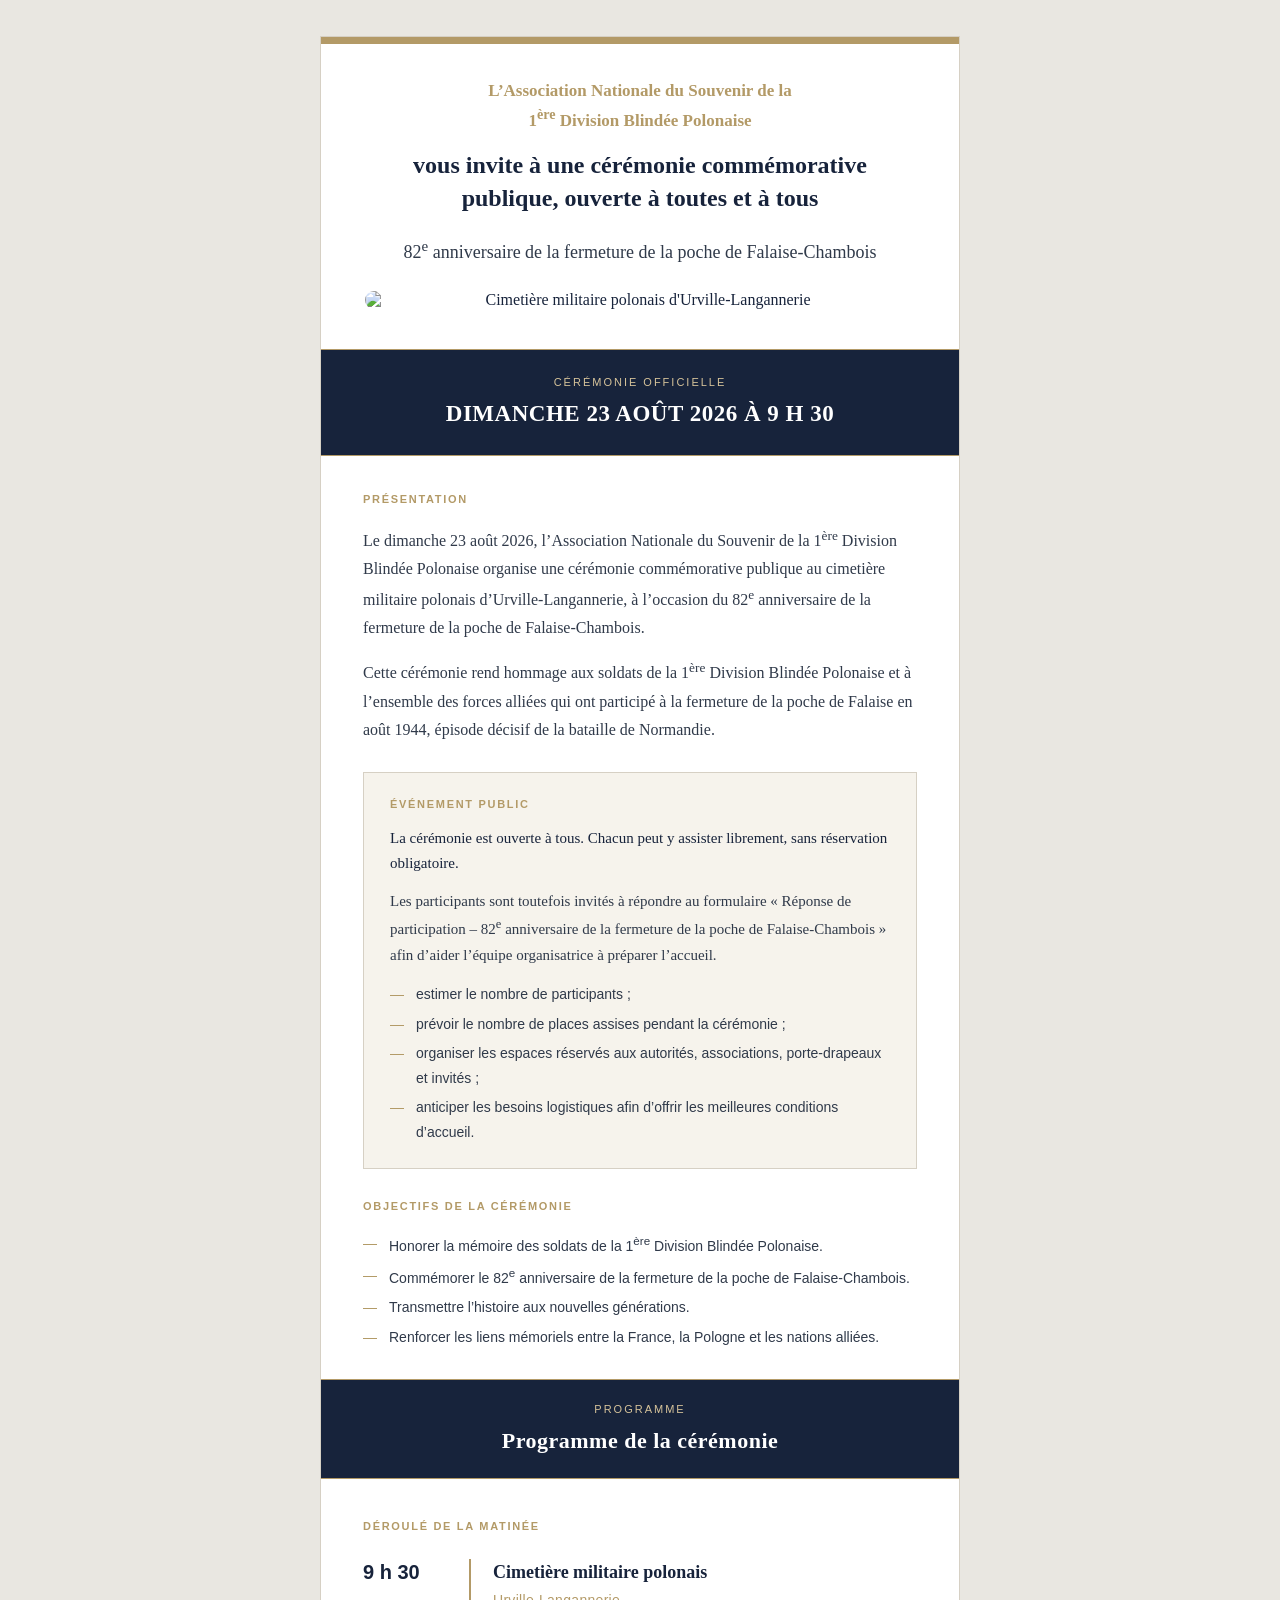
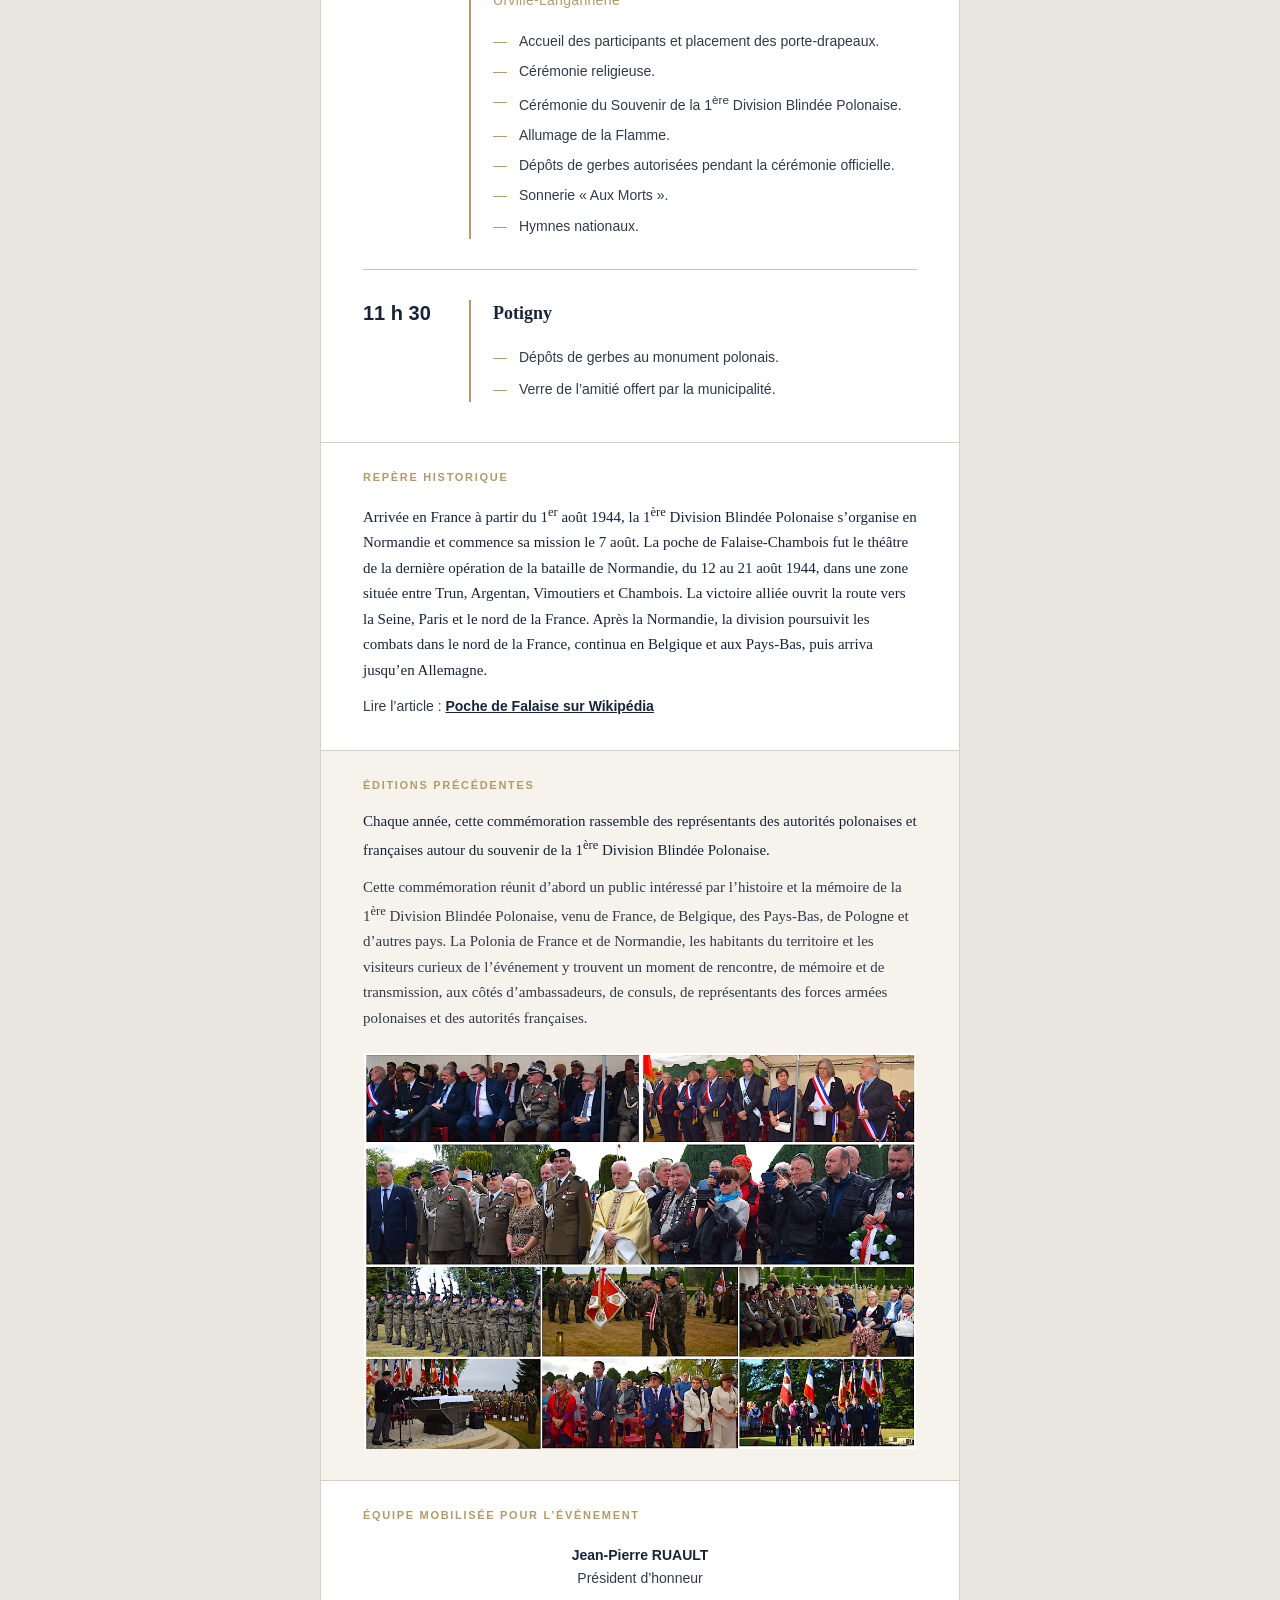
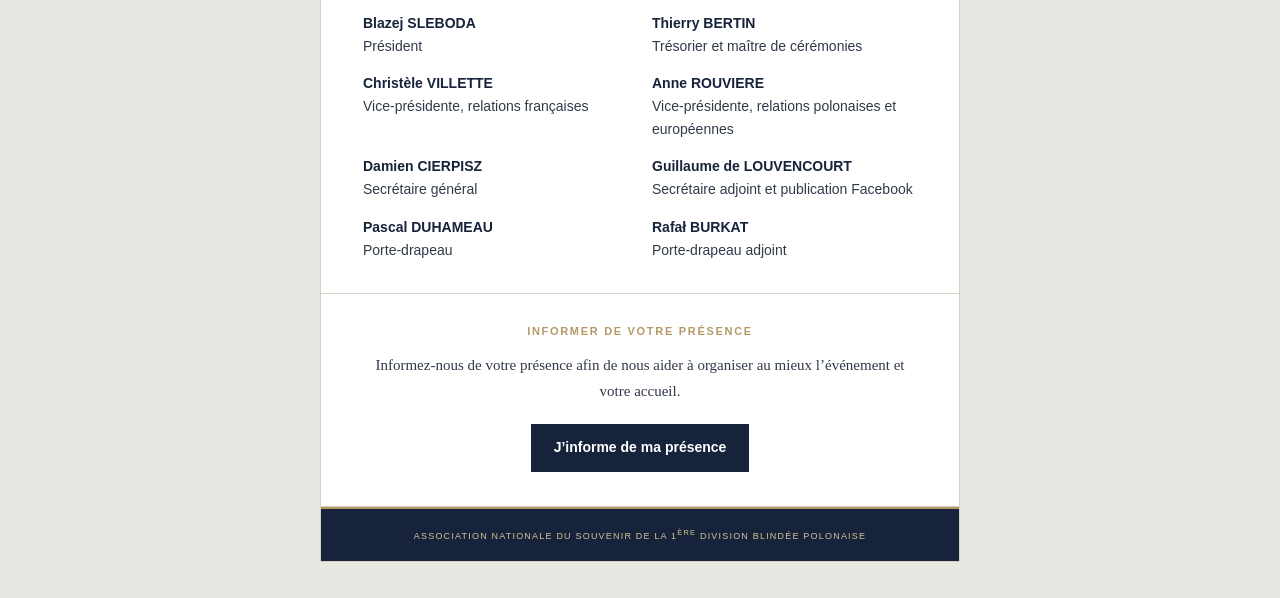
==== 2026-invitation-urville.html @ 65d30155 "Improve and add informations" ====
<!DOCTYPE html>
<html lang="fr">
<head>
  <meta charset="UTF-8">
  <meta name="viewport" content="width=device-width, initial-scale=1.0">
  <title>Programme de la cérémonie commémorative</title>
</head>

<body style="
  margin:0;
  padding:0;
  background-color:#e9e7e1;
  font-family:Georgia, 'Times New Roman', serif;
  color:#17233b;
">

  <table role="presentation"
         width="100%"
         cellspacing="0"
         cellpadding="0"
         border="0"
         style="
           width:100%;
           background-color:#e9e7e1;
         ">

    <tr>
      <td align="center" style="padding:36px 12px;">

        <table role="presentation"
               width="640"
               cellspacing="0"
               cellpadding="0"
               border="0"
               style="
                 width:100%;
                 max-width:640px;
                 background-color:#ffffff;
                 border:1px solid #d6d0c4;
               ">

          <tr>
            <td style="
              height:7px;
              background-color:#b39a67;
              font-size:0;
              line-height:0;
            ">
              &nbsp;
            </td>
          </tr>

          <tr>
            <td align="center" style="padding:34px 44px 40px 44px;">

              <p style="
                margin:0;
                font-size:17px;
                line-height:1.5;
                font-weight:bold;
                color:#b39a67;
              ">
                L’Association Nationale du Souvenir de la<br>
                1<sup>ère</sup> Division Blindée Polonaise
              </p>

              <h1 style="
                margin:16px 0 0 0;
                font-size:24px;
                line-height:1.4;
                color:#17233b;
              ">
                vous invite à une cérémonie commémorative publique, ouverte à toutes et à tous
              </h1>

              <p style="
                margin:18px 0 0 0;
                font-size:18px;
                line-height:1.6;
                color:#303a4a;
              ">
                82<sup>e</sup> anniversaire de la fermeture de la poche de Falaise-Chambois
              </p>

              <img
                src="assets/Cimetière_Polonais_Urville_Wiki.jpeg"
                alt="Cimetière militaire polonais d'Urville-Langannerie"
                width="552"
                style="
                  display:block;
                  width:100%;
                  max-width:552px;
                  height:auto;
                  margin:24px auto 0 auto;
                  border:0;
                  border-radius:10px;
                "
              >

            </td>
          </tr>

          <tr>
            <td align="center" style="
              padding:25px 30px;
              background-color:#17233b;
              border-top:1px solid #b39a67;
              border-bottom:1px solid #b39a67;
            ">

              <p style="
                margin:0;
                font-family:Arial, Helvetica, sans-serif;
                font-size:11px;
                line-height:1.4;
                letter-spacing:2px;
                text-transform:uppercase;
                color:#d6c39a;
              ">
                Cérémonie officielle
              </p>

              <p style="
                margin:8px 0 0 0;
                font-size:23px;
                line-height:1.4;
                letter-spacing:0.5px;
                font-weight:bold;
                color:#ffffff;
              ">
                DIMANCHE 23 AOÛT 2026 À 9 H 30
              </p>

            </td>
          </tr>

          <tr>
            <td style="padding:36px 42px 10px 42px;">

              <p style="
                margin:0;
                font-family:Arial, Helvetica, sans-serif;
                font-size:11px;
                line-height:1.4;
                letter-spacing:1.7px;
                text-transform:uppercase;
                font-weight:bold;
                color:#b39a67;
              ">
                Présentation
              </p>

              <p style="
                margin:16px 0 0 0;
                font-size:16px;
                line-height:1.75;
                color:#303a4a;
              ">
                Le dimanche 23 août 2026, l’Association Nationale du Souvenir de la 1<sup>ère</sup> Division Blindée Polonaise organise une cérémonie commémorative publique au cimetière militaire polonais d’Urville-Langannerie, à l’occasion du 82<sup>e</sup> anniversaire de la fermeture de la poche de Falaise-Chambois.
              </p>

              <p style="
                margin:14px 0 0 0;
                font-size:16px;
                line-height:1.75;
                color:#303a4a;
              ">
                Cette cérémonie rend hommage aux soldats de la 1<sup>ère</sup> Division Blindée Polonaise et à l’ensemble des forces alliées qui ont participé à la fermeture de la poche de Falaise en août 1944, épisode décisif de la bataille de Normandie.
              </p>

            </td>
          </tr>

          <tr>
            <td style="padding:18px 42px 30px 42px;">

              <table role="presentation"
                     width="100%"
                     cellspacing="0"
                     cellpadding="0"
                     border="0"
                     style="
                       background-color:#f6f3ec;
                       border:1px solid #d6d0c4;
                     ">
                <tr>
                  <td style="padding:24px 26px;">

                    <p style="
                      margin:0;
                      font-family:Arial, Helvetica, sans-serif;
                      font-size:11px;
                      line-height:1.4;
                      letter-spacing:1.7px;
                      text-transform:uppercase;
                      font-weight:bold;
                      color:#b39a67;
                    ">
                      Événement public
                    </p>

                    <p style="
                      margin:14px 0 0 0;
                      font-size:15px;
                      line-height:1.7;
                      color:#17233b;
                    ">
                      La cérémonie est ouverte à tous. Chacun peut y assister librement, sans réservation obligatoire.
                    </p>

                    <p style="
                      margin:12px 0 0 0;
                      font-size:15px;
                      line-height:1.7;
                      color:#303a4a;
                    ">
                      Les participants sont toutefois invités à répondre au formulaire « Réponse de participation – 82<sup>e</sup> anniversaire de la fermeture de la poche de Falaise-Chambois » afin d’aider l’équipe organisatrice à préparer l’accueil.
                    </p>

                    <table role="presentation"
                           cellspacing="0"
                           cellpadding="0"
                           border="0"
                           style="
                             margin-top:14px;
                             font-family:Arial, Helvetica, sans-serif;
                             font-size:14px;
                             line-height:1.75;
                             color:#303a4a;
                           ">
                      <tr>
                        <td valign="top" style="padding:0 12px 5px 0;color:#b39a67;">—</td>
                        <td style="padding:0 0 5px 0;">estimer le nombre de participants ;</td>
                      </tr>
                      <tr>
                        <td valign="top" style="padding:0 12px 5px 0;color:#b39a67;">—</td>
                        <td style="padding:0 0 5px 0;">prévoir le nombre de places assises pendant la cérémonie ;</td>
                      </tr>
                      <tr>
                        <td valign="top" style="padding:0 12px 5px 0;color:#b39a67;">—</td>
                        <td style="padding:0 0 5px 0;">organiser les espaces réservés aux autorités, associations, porte-drapeaux et invités ;</td>
                      </tr>
                      <tr>
                        <td valign="top" style="padding:0 12px 0 0;color:#b39a67;">—</td>
                        <td>anticiper les besoins logistiques afin d’offrir les meilleures conditions d’accueil.</td>
                      </tr>
                    </table>

                  </td>
                </tr>
              </table>

            </td>
          </tr>

          <tr>
            <td style="padding:0 42px 30px 42px;">

              <p style="
                margin:0;
                font-family:Arial, Helvetica, sans-serif;
                font-size:11px;
                line-height:1.4;
                letter-spacing:1.7px;
                text-transform:uppercase;
                font-weight:bold;
                color:#b39a67;
              ">
                Objectifs de la cérémonie
              </p>

              <table role="presentation"
                     cellspacing="0"
                     cellpadding="0"
                     border="0"
                     style="
                       margin-top:16px;
                       font-family:Arial, Helvetica, sans-serif;
                       font-size:14px;
                       line-height:1.75;
                       color:#303a4a;
                     ">
                <tr>
                  <td valign="top" style="padding:0 12px 5px 0;color:#b39a67;">—</td>
                  <td style="padding:0 0 5px 0;">Honorer la mémoire des soldats de la 1<sup>ère</sup> Division Blindée Polonaise.</td>
                </tr>
                <tr>
                  <td valign="top" style="padding:0 12px 5px 0;color:#b39a67;">—</td>
                  <td style="padding:0 0 5px 0;">Commémorer le 82<sup>e</sup> anniversaire de la fermeture de la poche de Falaise-Chambois.</td>
                </tr>
                <tr>
                  <td valign="top" style="padding:0 12px 5px 0;color:#b39a67;">—</td>
                  <td style="padding:0 0 5px 0;">Transmettre l’histoire aux nouvelles générations.</td>
                </tr>
                <tr>
                  <td valign="top" style="padding:0 12px 0 0;color:#b39a67;">—</td>
                  <td>Renforcer les liens mémoriels entre la France, la Pologne et les nations alliées.</td>
                </tr>
              </table>

            </td>
          </tr>

          <tr>
            <td align="center" style="
              padding:22px 30px;
              background-color:#17233b;
              border-top:1px solid #b39a67;
              border-bottom:1px solid #b39a67;
            ">

              <p style="
                margin:0;
                font-family:Arial, Helvetica, sans-serif;
                font-size:11px;
                line-height:1.4;
                letter-spacing:2px;
                text-transform:uppercase;
                color:#d6c39a;
              ">
                Programme
              </p>

              <p style="
                margin:8px 0 0 0;
                font-size:22px;
                line-height:1.4;
                letter-spacing:0.5px;
                font-weight:bold;
                color:#ffffff;
              ">
                Programme de la cérémonie
              </p>

            </td>
          </tr>

          <tr>
            <td style="padding:40px 42px 30px 42px;">

              <p style="
                margin:0;
                font-family:Arial, Helvetica, sans-serif;
                font-size:11px;
                line-height:1.4;
                letter-spacing:1.7px;
                text-transform:uppercase;
                font-weight:bold;
                color:#b39a67;
              ">
                Déroulé de la matinée
              </p>

              <table role="presentation"
                     width="100%"
                     cellspacing="0"
                     cellpadding="0"
                     border="0"
                     style="margin-top:24px;">

                <tr>
                  <td valign="top"
                      width="88"
                      style="
                        width:88px;
                        padding:0 18px 0 0;
                      ">

                    <p style="
                      margin:0;
                      font-family:Arial, Helvetica, sans-serif;
                      font-size:20px;
                      line-height:1.3;
                      font-weight:bold;
                      color:#17233b;
                      white-space:nowrap;
                    ">
                      9 h 30
                    </p>

                  </td>

                  <td valign="top" style="
                    padding:0 0 0 22px;
                    border-left:2px solid #b39a67;
                  ">

                    <p style="
                      margin:0;
                      font-size:18px;
                      line-height:1.5;
                      font-weight:bold;
                      color:#17233b;
                    ">
                      Cimetière militaire polonais
                    </p>

                    <p style="
                      margin:4px 0 0 0;
                      font-family:Arial, Helvetica, sans-serif;
                      font-size:14px;
                      line-height:1.5;
                      letter-spacing:0.3px;
                      color:#b39a67;
                    ">
                      Urville-Langannerie
                    </p>

                    <table role="presentation"
                           cellspacing="0"
                           cellpadding="0"
                           border="0"
                           style="
                             margin-top:18px;
                             font-family:Arial, Helvetica, sans-serif;
                             font-size:14px;
                             line-height:1.8;
                             color:#303a4a;
                           ">

                      <tr>
                        <td valign="top" style="padding:0 12px 5px 0;color:#b39a67;">—</td>
                        <td style="padding:0 0 5px 0;">Accueil des participants et placement des porte-drapeaux.</td>
                      </tr>
                      <tr>
                        <td valign="top" style="padding:0 12px 5px 0;color:#b39a67;">—</td>
                        <td style="padding:0 0 5px 0;">Cérémonie religieuse.</td>
                      </tr>
                      <tr>
                        <td valign="top" style="padding:0 12px 5px 0;color:#b39a67;">—</td>
                        <td style="padding:0 0 5px 0;">Cérémonie du Souvenir de la 1<sup>ère</sup> Division Blindée Polonaise.</td>
                      </tr>
                      <tr>
                        <td valign="top" style="padding:0 12px 5px 0;color:#b39a67;">—</td>
                        <td style="padding:0 0 5px 0;">Allumage de la Flamme.</td>
                      </tr>
                      <tr>
                        <td valign="top" style="padding:0 12px 5px 0;color:#b39a67;">—</td>
                        <td style="padding:0 0 5px 0;">Dépôts de gerbes autorisées pendant la cérémonie officielle.</td>
                      </tr>
                      <tr>
                        <td valign="top" style="padding:0 12px 5px 0;color:#b39a67;">—</td>
                        <td style="padding:0 0 5px 0;">Sonnerie « Aux Morts ».</td>
                      </tr>
                      <tr>
                        <td valign="top" style="padding:0 12px 0 0;color:#b39a67;">—</td>
                        <td>Hymnes nationaux.</td>
                      </tr>

                    </table>

                  </td>
                </tr>

              </table>

            </td>
          </tr>

          <tr>
            <td style="padding:0 42px;">
              <div style="
                height:1px;
                background-color:#d6c39a;
                font-size:0;
                line-height:0;
              ">
                &nbsp;
              </div>
            </td>
          </tr>

          <tr>
            <td style="padding:30px 42px 40px 42px;">

              <table role="presentation"
                     width="100%"
                     cellspacing="0"
                     cellpadding="0"
                     border="0">

                <tr>
                  <td valign="top"
                      width="88"
                      style="
                        width:88px;
                        padding:0 18px 0 0;
                      ">

                    <p style="
                      margin:0;
                      font-family:Arial, Helvetica, sans-serif;
                      font-size:20px;
                      line-height:1.3;
                      font-weight:bold;
                      color:#17233b;
                      white-space:nowrap;
                    ">
                      11 h 30
                    </p>

                  </td>

                  <td valign="top" style="
                    padding:0 0 0 22px;
                    border-left:2px solid #b39a67;
                  ">

                    <p style="
                      margin:0;
                      font-size:18px;
                      line-height:1.5;
                      font-weight:bold;
                      color:#17233b;
                    ">
                      Potigny
                    </p>

                    <table role="presentation"
                           cellspacing="0"
                           cellpadding="0"
                           border="0"
                           style="
                             margin-top:18px;
                             font-family:Arial, Helvetica, sans-serif;
                             font-size:14px;
                             line-height:1.8;
                             color:#303a4a;
                           ">

                      <tr>
                        <td valign="top" style="padding:0 12px 7px 0;color:#b39a67;">—</td>
                        <td style="padding:0 0 7px 0;">Dépôts de gerbes au monument polonais.</td>
                      </tr>
                      <tr>
                        <td valign="top" style="padding:0 12px 0 0;color:#b39a67;">—</td>
                        <td>Verre de l’amitié offert par la municipalité.</td>
                      </tr>

                    </table>

                  </td>
                </tr>

              </table>

            </td>
          </tr>

          <tr>
            <td style="
              padding:27px 42px 31px 42px;
              background-color:#ffffff;
              border-top:1px solid #d6d0c4;
            ">

              <p style="
                margin:0;
                font-family:Arial, Helvetica, sans-serif;
                font-size:11px;
                line-height:1.4;
                letter-spacing:1.7px;
                text-transform:uppercase;
                font-weight:bold;
                color:#b39a67;
              ">
                Repère historique
              </p>

              <p style="
                margin:16px 0 0 0;
                font-size:15px;
                line-height:1.7;
                color:#17233b;
              ">
                Arrivée en France à partir du 1<sup>er</sup> août 1944, la 1<sup>ère</sup> Division Blindée Polonaise s’organise en Normandie et commence sa mission le 7 août. La poche de Falaise-Chambois fut le théâtre de la dernière opération de la bataille de Normandie, du 12 au 21 août 1944, dans une zone située entre Trun, Argentan, Vimoutiers et Chambois. La victoire alliée ouvrit la route vers la Seine, Paris et le nord de la France. Après la Normandie, la division poursuivit les combats dans le nord de la France, continua en Belgique et aux Pays-Bas, puis arriva jusqu’en Allemagne.
              </p>

              <p style="
                margin:12px 0 0 0;
                font-family:Arial, Helvetica, sans-serif;
                font-size:14px;
                line-height:1.7;
                color:#303a4a;
              ">
                Lire l’article :
                <a href="https://fr.wikipedia.org/wiki/Poche_de_Falaise"
                   target="_blank"
                   rel="noopener"
                   style="color:#17233b;font-weight:bold;text-decoration:underline;">
                  Poche de Falaise sur Wikipédia
                </a>
              </p>

            </td>
          </tr>

          <tr>
            <td style="
              padding:27px 42px 31px 42px;
              background-color:#f6f3ec;
              border-top:1px solid #d6d0c4;
            ">

              <p style="
                margin:0;
                font-family:Arial, Helvetica, sans-serif;
                font-size:11px;
                line-height:1.4;
                letter-spacing:1.7px;
                text-transform:uppercase;
                font-weight:bold;
                color:#b39a67;
              ">
                Éditions précédentes
              </p>

              <p style="
                margin:16px 0 0 0;
                font-size:15px;
                line-height:1.7;
                color:#17233b;
              ">
                Chaque année, cette commémoration rassemble des représentants des autorités polonaises et françaises autour du souvenir de la 1<sup>ère</sup> Division Blindée Polonaise.
              </p>

              <p style="
                margin:12px 0 0 0;
                font-size:15px;
                line-height:1.7;
                color:#303a4a;
              ">
                Cette commémoration réunit d’abord un public intéressé par l’histoire et la mémoire de la 1<sup>ère</sup> Division Blindée Polonaise, venu de France, de Belgique, des Pays-Bas, de Pologne et d’autres pays. La Polonia de France et de Normandie, les habitants du territoire et les visiteurs curieux de l’événement y trouvent un moment de rencontre, de mémoire et de transmission, aux côtés d’ambassadeurs, de consuls, de représentants des forces armées polonaises et des autorités françaises.
              </p>

              <img
                src="assets/Collage Urville.001.jpg"
                alt="Collage photographique des éditions précédentes à Urville-Langannerie"
                width="552"
                style="
                  display:block;
                  width:100%;
                  max-width:552px;
                  height:auto;
                  margin:22px auto 0 auto;
                  border:0;
                "
              >

            </td>
          </tr>

          <tr>
            <td style="
              padding:27px 42px 31px 42px;
              background-color:#ffffff;
              border-top:1px solid #d6d0c4;
              border-bottom:1px solid #d6d0c4;
            ">

              <p style="
                margin:0;
                font-family:Arial, Helvetica, sans-serif;
                font-size:11px;
                line-height:1.4;
                letter-spacing:1.7px;
                text-transform:uppercase;
                font-weight:bold;
                color:#b39a67;
              ">
                Équipe mobilisée pour l’événement
              </p>

              <table role="presentation"
                     width="100%"
                     cellspacing="0"
                     cellpadding="0"
                     border="0"
                     style="
                       margin-top:20px;
                       font-family:Arial, Helvetica, sans-serif;
                       font-size:14px;
                       line-height:1.65;
                       color:#303a4a;
                     ">

                <tr>
                  <td valign="top" colspan="2" align="center" style="padding:0 0 22px 0;">
                    <strong style="color:#17233b;">Jean-Pierre RUAULT</strong><br>
                    Président d’honneur
                  </td>
                </tr>

                <tr>
                  <td valign="top" width="50%" style="padding:0 12px 14px 0;">
                    <strong style="color:#17233b;">Blazej SLEBODA</strong><br>
                    Président
                  </td>
                  <td valign="top" width="50%" style="padding:0 0 14px 12px;">
                    <strong style="color:#17233b;">Thierry BERTIN</strong><br>
                    Trésorier et maître de cérémonies
                  </td>
                </tr>

                <tr>
                  <td valign="top" style="padding:0 12px 14px 0;">
                    <strong style="color:#17233b;">Christèle VILLETTE</strong><br>
                    Vice-présidente, relations françaises
                  </td>
                  <td valign="top" style="padding:0 0 14px 12px;">
                    <strong style="color:#17233b;">Anne ROUVIERE</strong><br>
                    Vice-présidente, relations polonaises et européennes
                  </td>
                </tr>

                <tr>
                  <td valign="top" style="padding:0 12px 14px 0;">
                    <strong style="color:#17233b;">Damien CIERPISZ</strong><br>
                    Secrétaire général
                  </td>
                  <td valign="top" style="padding:0 0 14px 12px;">
                    <strong style="color:#17233b;">Guillaume de LOUVENCOURT</strong><br>
                    Secrétaire adjoint et publication Facebook
                  </td>
                </tr>

                <tr>
                  <td valign="top" style="padding:0 12px 0 0;">
                    <strong style="color:#17233b;">Pascal DUHAMEAU</strong><br>
                    Porte-drapeau
                  </td>
                  <td valign="top" style="padding:0 0 0 12px;">
                    <strong style="color:#17233b;">Rafał BURKAT</strong><br>
                    Porte-drapeau adjoint
                  </td>
                </tr>

              </table>

            </td>
          </tr>

          <tr>
            <td align="center" style="
              padding:30px 42px 34px 42px;
              background-color:#ffffff;
              border-bottom:1px solid #d6d0c4;
            ">

              <p style="
                margin:0;
                font-family:Arial, Helvetica, sans-serif;
                font-size:11px;
                line-height:1.4;
                letter-spacing:1.7px;
                text-transform:uppercase;
                font-weight:bold;
                color:#b39a67;
              ">
                Informer de votre présence
              </p>

              <p style="
                margin:14px 0 0 0;
                font-size:15px;
                line-height:1.7;
                color:#303a4a;
              ">
                Informez-nous de votre présence afin de nous aider à organiser au mieux l’événement et votre accueil.
              </p>

              <table role="presentation"
                     cellspacing="0"
                     cellpadding="0"
                     border="0"
                     style="margin-top:20px;">
                <tr>
                  <td align="center" style="
                    background-color:#17233b;
                    border:1px solid #17233b;
                  ">
                    <a href="https://forms.gle/ZF4fT19XtxrHX5T78"
                       target="_blank"
                       rel="noopener"
                       style="
                         display:inline-block;
                         padding:13px 22px;
                         font-family:Arial, Helvetica, sans-serif;
                         font-size:14px;
                         line-height:1.4;
                         font-weight:bold;
                         color:#ffffff;
                         text-decoration:none;
                       ">
                      J’informe de ma présence
                    </a>
                  </td>
                </tr>
              </table>

            </td>
          </tr>

          <tr>
            <td align="center" style="
              padding:18px 24px;
              background-color:#17233b;
              border-top:2px solid #b39a67;
            ">

              <p style="
                margin:0;
                font-family:Arial, Helvetica, sans-serif;
                font-size:9px;
                line-height:1.6;
                letter-spacing:1.2px;
                text-transform:uppercase;
                color:#d6c39a;
              ">
                Association Nationale du Souvenir de la
                1<sup>ère</sup> Division Blindée Polonaise
              </p>

            </td>
          </tr>

        </table>

      </td>
    </tr>

  </table>

</body>
</html>
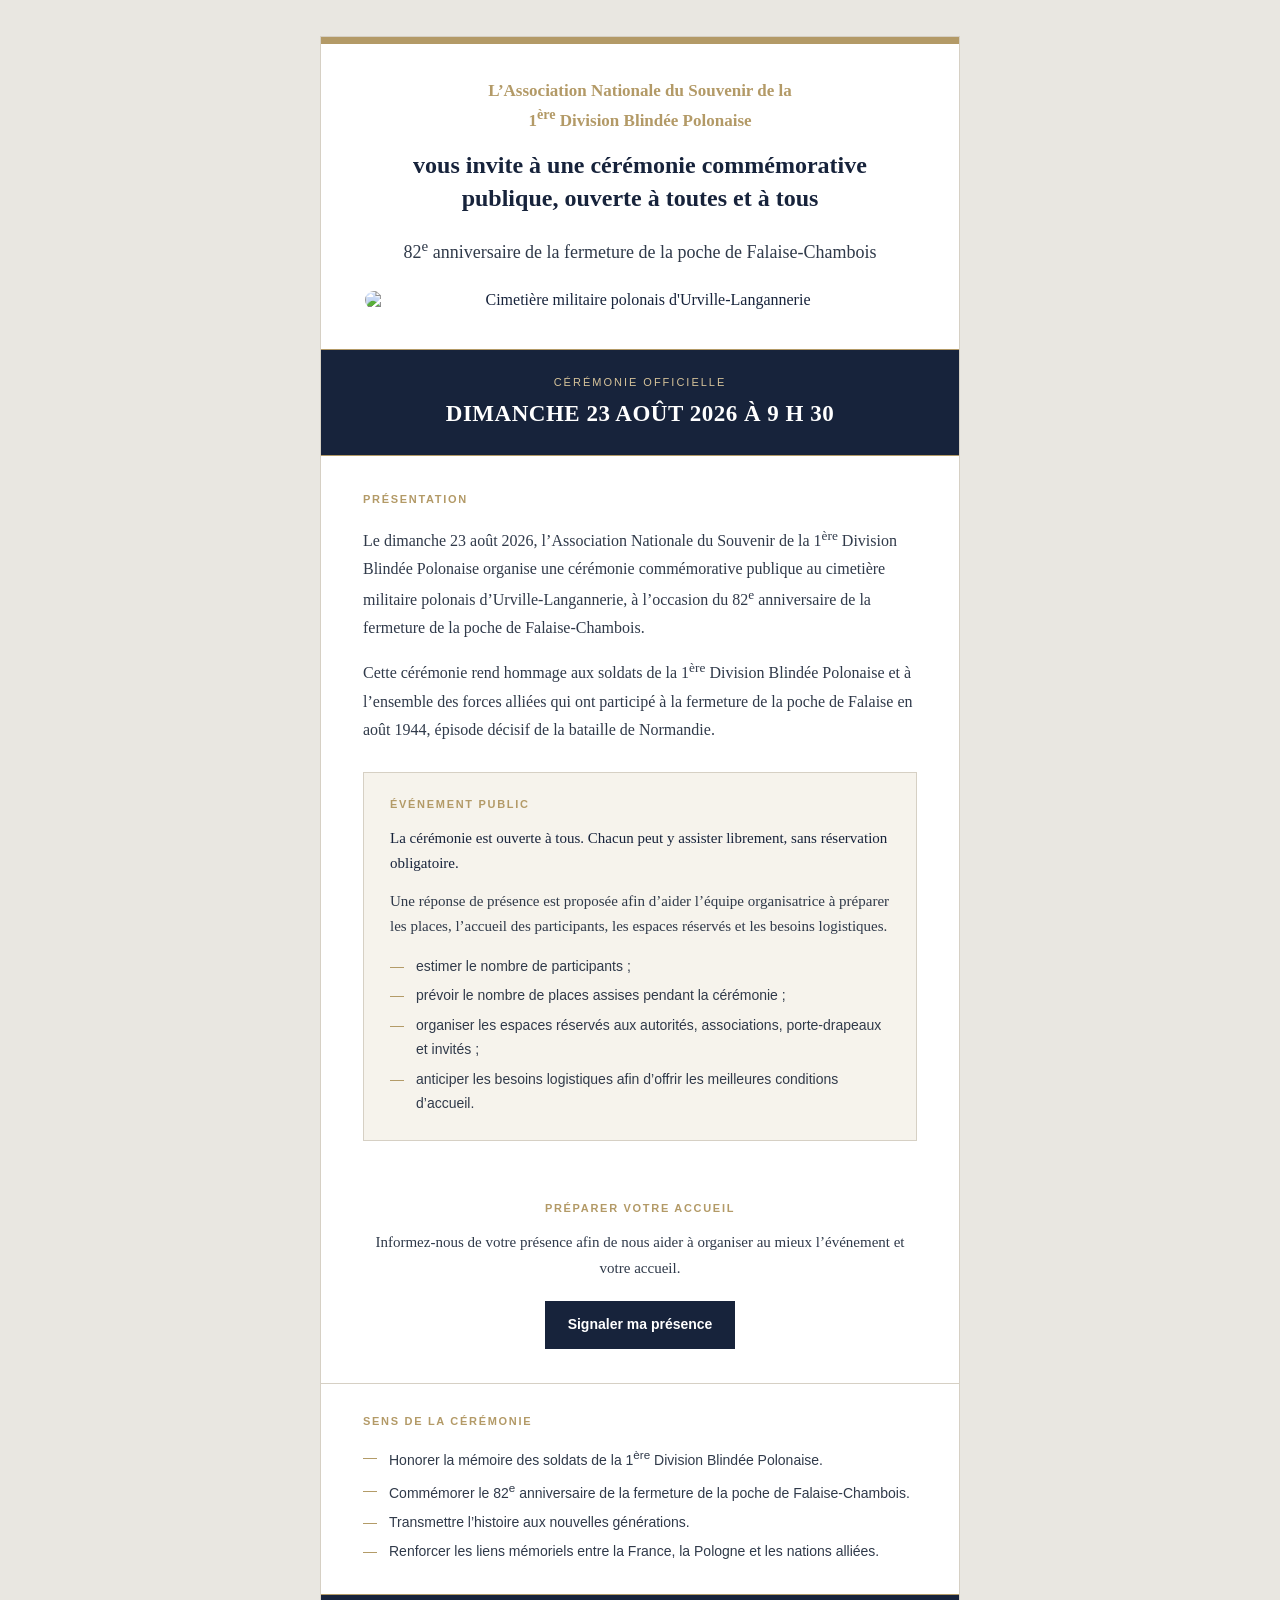
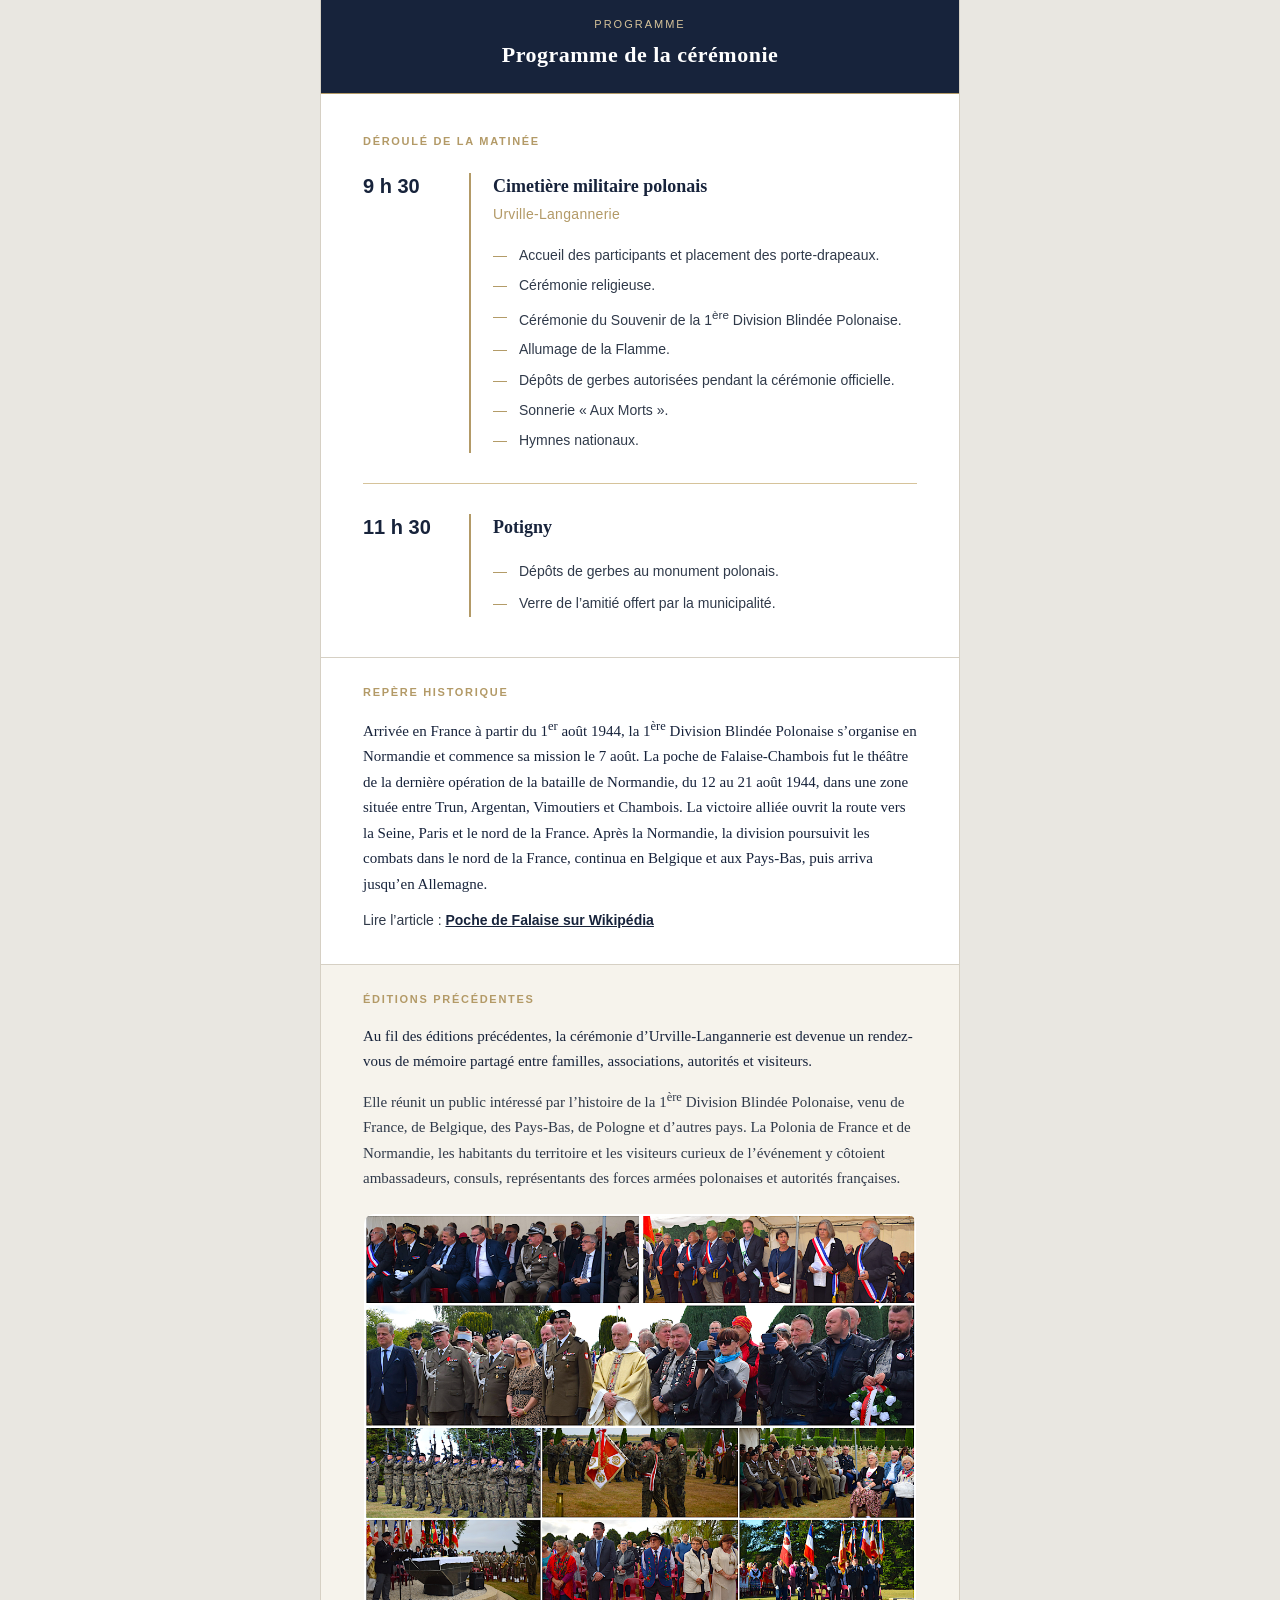
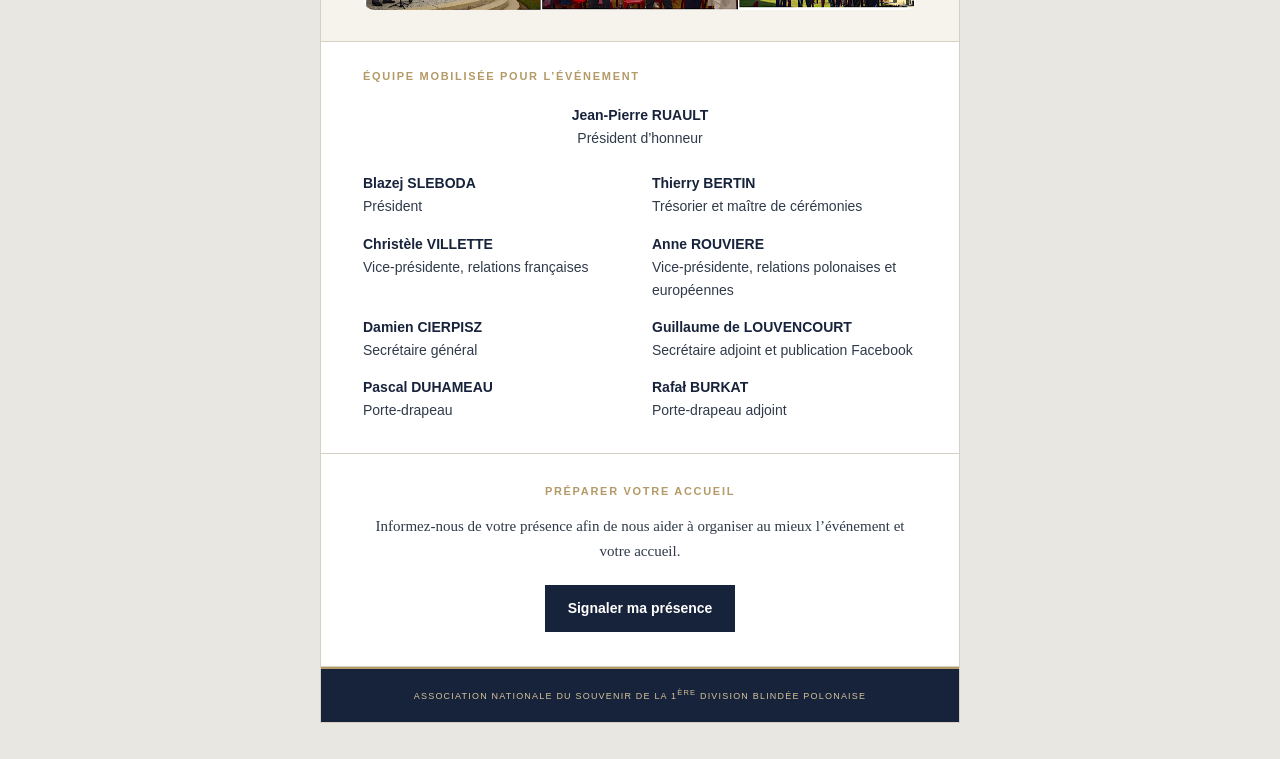
==== commit c6621937: "Duplicate the answer button" ====
--- a/2026-invitation-urville.html
+++ b/2026-invitation-urville.html
@@ -214,7 +214,7 @@
                       line-height:1.7;
                       color:#303a4a;
                     ">
-                      Les participants sont toutefois invités à répondre au formulaire « Réponse de participation – 82<sup>e</sup> anniversaire de la fermeture de la poche de Falaise-Chambois » afin d’aider l’équipe organisatrice à préparer l’accueil.
+                      Une réponse de présence est proposée afin d’aider l’équipe organisatrice à préparer les places, l’accueil des participants, les espaces réservés et les besoins logistiques.
                     </p>
 
                     <table role="presentation"
@@ -254,493 +254,6 @@
           </tr>
 
           <tr>
-            <td style="padding:0 42px 30px 42px;">
-
-              <p style="
-                margin:0;
-                font-family:Arial, Helvetica, sans-serif;
-                font-size:11px;
-                line-height:1.4;
-                letter-spacing:1.7px;
-                text-transform:uppercase;
-                font-weight:bold;
-                color:#b39a67;
-              ">
-                Objectifs de la cérémonie
-              </p>
-
-              <table role="presentation"
-                     cellspacing="0"
-                     cellpadding="0"
-                     border="0"
-                     style="
-                       margin-top:16px;
-                       font-family:Arial, Helvetica, sans-serif;
-                       font-size:14px;
-                       line-height:1.75;
-                       color:#303a4a;
-                     ">
-                <tr>
-                  <td valign="top" style="padding:0 12px 5px 0;color:#b39a67;">—</td>
-                  <td style="padding:0 0 5px 0;">Honorer la mémoire des soldats de la 1<sup>ère</sup> Division Blindée Polonaise.</td>
-                </tr>
-                <tr>
-                  <td valign="top" style="padding:0 12px 5px 0;color:#b39a67;">—</td>
-                  <td style="padding:0 0 5px 0;">Commémorer le 82<sup>e</sup> anniversaire de la fermeture de la poche de Falaise-Chambois.</td>
-                </tr>
-                <tr>
-                  <td valign="top" style="padding:0 12px 5px 0;color:#b39a67;">—</td>
-                  <td style="padding:0 0 5px 0;">Transmettre l’histoire aux nouvelles générations.</td>
-                </tr>
-                <tr>
-                  <td valign="top" style="padding:0 12px 0 0;color:#b39a67;">—</td>
-                  <td>Renforcer les liens mémoriels entre la France, la Pologne et les nations alliées.</td>
-                </tr>
-              </table>
-
-            </td>
-          </tr>
-
-          <tr>
-            <td align="center" style="
-              padding:22px 30px;
-              background-color:#17233b;
-              border-top:1px solid #b39a67;
-              border-bottom:1px solid #b39a67;
-            ">
-
-              <p style="
-                margin:0;
-                font-family:Arial, Helvetica, sans-serif;
-                font-size:11px;
-                line-height:1.4;
-                letter-spacing:2px;
-                text-transform:uppercase;
-                color:#d6c39a;
-              ">
-                Programme
-              </p>
-
-              <p style="
-                margin:8px 0 0 0;
-                font-size:22px;
-                line-height:1.4;
-                letter-spacing:0.5px;
-                font-weight:bold;
-                color:#ffffff;
-              ">
-                Programme de la cérémonie
-              </p>
-
-            </td>
-          </tr>
-
-          <tr>
-            <td style="padding:40px 42px 30px 42px;">
-
-              <p style="
-                margin:0;
-                font-family:Arial, Helvetica, sans-serif;
-                font-size:11px;
-                line-height:1.4;
-                letter-spacing:1.7px;
-                text-transform:uppercase;
-                font-weight:bold;
-                color:#b39a67;
-              ">
-                Déroulé de la matinée
-              </p>
-
-              <table role="presentation"
-                     width="100%"
-                     cellspacing="0"
-                     cellpadding="0"
-                     border="0"
-                     style="margin-top:24px;">
-
-                <tr>
-                  <td valign="top"
-                      width="88"
-                      style="
-                        width:88px;
-                        padding:0 18px 0 0;
-                      ">
-
-                    <p style="
-                      margin:0;
-                      font-family:Arial, Helvetica, sans-serif;
-                      font-size:20px;
-                      line-height:1.3;
-                      font-weight:bold;
-                      color:#17233b;
-                      white-space:nowrap;
-                    ">
-                      9 h 30
-                    </p>
-
-                  </td>
-
-                  <td valign="top" style="
-                    padding:0 0 0 22px;
-                    border-left:2px solid #b39a67;
-                  ">
-
-                    <p style="
-                      margin:0;
-                      font-size:18px;
-                      line-height:1.5;
-                      font-weight:bold;
-                      color:#17233b;
-                    ">
-                      Cimetière militaire polonais
-                    </p>
-
-                    <p style="
-                      margin:4px 0 0 0;
-                      font-family:Arial, Helvetica, sans-serif;
-                      font-size:14px;
-                      line-height:1.5;
-                      letter-spacing:0.3px;
-                      color:#b39a67;
-                    ">
-                      Urville-Langannerie
-                    </p>
-
-                    <table role="presentation"
-                           cellspacing="0"
-                           cellpadding="0"
-                           border="0"
-                           style="
-                             margin-top:18px;
-                             font-family:Arial, Helvetica, sans-serif;
-                             font-size:14px;
-                             line-height:1.8;
-                             color:#303a4a;
-                           ">
-
-                      <tr>
-                        <td valign="top" style="padding:0 12px 5px 0;color:#b39a67;">—</td>
-                        <td style="padding:0 0 5px 0;">Accueil des participants et placement des porte-drapeaux.</td>
-                      </tr>
-                      <tr>
-                        <td valign="top" style="padding:0 12px 5px 0;color:#b39a67;">—</td>
-                        <td style="padding:0 0 5px 0;">Cérémonie religieuse.</td>
-                      </tr>
-                      <tr>
-                        <td valign="top" style="padding:0 12px 5px 0;color:#b39a67;">—</td>
-                        <td style="padding:0 0 5px 0;">Cérémonie du Souvenir de la 1<sup>ère</sup> Division Blindée Polonaise.</td>
-                      </tr>
-                      <tr>
-                        <td valign="top" style="padding:0 12px 5px 0;color:#b39a67;">—</td>
-                        <td style="padding:0 0 5px 0;">Allumage de la Flamme.</td>
-                      </tr>
-                      <tr>
-                        <td valign="top" style="padding:0 12px 5px 0;color:#b39a67;">—</td>
-                        <td style="padding:0 0 5px 0;">Dépôts de gerbes autorisées pendant la cérémonie officielle.</td>
-                      </tr>
-                      <tr>
-                        <td valign="top" style="padding:0 12px 5px 0;color:#b39a67;">—</td>
-                        <td style="padding:0 0 5px 0;">Sonnerie « Aux Morts ».</td>
-                      </tr>
-                      <tr>
-                        <td valign="top" style="padding:0 12px 0 0;color:#b39a67;">—</td>
-                        <td>Hymnes nationaux.</td>
-                      </tr>
-
-                    </table>
-
-                  </td>
-                </tr>
-
-              </table>
-
-            </td>
-          </tr>
-
-          <tr>
-            <td style="padding:0 42px;">
-              <div style="
-                height:1px;
-                background-color:#d6c39a;
-                font-size:0;
-                line-height:0;
-              ">
-                &nbsp;
-              </div>
-            </td>
-          </tr>
-
-          <tr>
-            <td style="padding:30px 42px 40px 42px;">
-
-              <table role="presentation"
-                     width="100%"
-                     cellspacing="0"
-                     cellpadding="0"
-                     border="0">
-
-                <tr>
-                  <td valign="top"
-                      width="88"
-                      style="
-                        width:88px;
-                        padding:0 18px 0 0;
-                      ">
-
-                    <p style="
-                      margin:0;
-                      font-family:Arial, Helvetica, sans-serif;
-                      font-size:20px;
-                      line-height:1.3;
-                      font-weight:bold;
-                      color:#17233b;
-                      white-space:nowrap;
-                    ">
-                      11 h 30
-                    </p>
-
-                  </td>
-
-                  <td valign="top" style="
-                    padding:0 0 0 22px;
-                    border-left:2px solid #b39a67;
-                  ">
-
-                    <p style="
-                      margin:0;
-                      font-size:18px;
-                      line-height:1.5;
-                      font-weight:bold;
-                      color:#17233b;
-                    ">
-                      Potigny
-                    </p>
-
-                    <table role="presentation"
-                           cellspacing="0"
-                           cellpadding="0"
-                           border="0"
-                           style="
-                             margin-top:18px;
-                             font-family:Arial, Helvetica, sans-serif;
-                             font-size:14px;
-                             line-height:1.8;
-                             color:#303a4a;
-                           ">
-
-                      <tr>
-                        <td valign="top" style="padding:0 12px 7px 0;color:#b39a67;">—</td>
-                        <td style="padding:0 0 7px 0;">Dépôts de gerbes au monument polonais.</td>
-                      </tr>
-                      <tr>
-                        <td valign="top" style="padding:0 12px 0 0;color:#b39a67;">—</td>
-                        <td>Verre de l’amitié offert par la municipalité.</td>
-                      </tr>
-
-                    </table>
-
-                  </td>
-                </tr>
-
-              </table>
-
-            </td>
-          </tr>
-
-          <tr>
-            <td style="
-              padding:27px 42px 31px 42px;
-              background-color:#ffffff;
-              border-top:1px solid #d6d0c4;
-            ">
-
-              <p style="
-                margin:0;
-                font-family:Arial, Helvetica, sans-serif;
-                font-size:11px;
-                line-height:1.4;
-                letter-spacing:1.7px;
-                text-transform:uppercase;
-                font-weight:bold;
-                color:#b39a67;
-              ">
-                Repère historique
-              </p>
-
-              <p style="
-                margin:16px 0 0 0;
-                font-size:15px;
-                line-height:1.7;
-                color:#17233b;
-              ">
-                Arrivée en France à partir du 1<sup>er</sup> août 1944, la 1<sup>ère</sup> Division Blindée Polonaise s’organise en Normandie et commence sa mission le 7 août. La poche de Falaise-Chambois fut le théâtre de la dernière opération de la bataille de Normandie, du 12 au 21 août 1944, dans une zone située entre Trun, Argentan, Vimoutiers et Chambois. La victoire alliée ouvrit la route vers la Seine, Paris et le nord de la France. Après la Normandie, la division poursuivit les combats dans le nord de la France, continua en Belgique et aux Pays-Bas, puis arriva jusqu’en Allemagne.
-              </p>
-
-              <p style="
-                margin:12px 0 0 0;
-                font-family:Arial, Helvetica, sans-serif;
-                font-size:14px;
-                line-height:1.7;
-                color:#303a4a;
-              ">
-                Lire l’article :
-                <a href="https://fr.wikipedia.org/wiki/Poche_de_Falaise"
-                   target="_blank"
-                   rel="noopener"
-                   style="color:#17233b;font-weight:bold;text-decoration:underline;">
-                  Poche de Falaise sur Wikipédia
-                </a>
-              </p>
-
-            </td>
-          </tr>
-
-          <tr>
-            <td style="
-              padding:27px 42px 31px 42px;
-              background-color:#f6f3ec;
-              border-top:1px solid #d6d0c4;
-            ">
-
-              <p style="
-                margin:0;
-                font-family:Arial, Helvetica, sans-serif;
-                font-size:11px;
-                line-height:1.4;
-                letter-spacing:1.7px;
-                text-transform:uppercase;
-                font-weight:bold;
-                color:#b39a67;
-              ">
-                Éditions précédentes
-              </p>
-
-              <p style="
-                margin:16px 0 0 0;
-                font-size:15px;
-                line-height:1.7;
-                color:#17233b;
-              ">
-                Chaque année, cette commémoration rassemble des représentants des autorités polonaises et françaises autour du souvenir de la 1<sup>ère</sup> Division Blindée Polonaise.
-              </p>
-
-              <p style="
-                margin:12px 0 0 0;
-                font-size:15px;
-                line-height:1.7;
-                color:#303a4a;
-              ">
-                Cette commémoration réunit d’abord un public intéressé par l’histoire et la mémoire de la 1<sup>ère</sup> Division Blindée Polonaise, venu de France, de Belgique, des Pays-Bas, de Pologne et d’autres pays. La Polonia de France et de Normandie, les habitants du territoire et les visiteurs curieux de l’événement y trouvent un moment de rencontre, de mémoire et de transmission, aux côtés d’ambassadeurs, de consuls, de représentants des forces armées polonaises et des autorités françaises.
-              </p>
-
-              <img
-                src="assets/Collage Urville.001.jpg"
-                alt="Collage photographique des éditions précédentes à Urville-Langannerie"
-                width="552"
-                style="
-                  display:block;
-                  width:100%;
-                  max-width:552px;
-                  height:auto;
-                  margin:22px auto 0 auto;
-                  border:0;
-                "
-              >
-
-            </td>
-          </tr>
-
-          <tr>
-            <td style="
-              padding:27px 42px 31px 42px;
-              background-color:#ffffff;
-              border-top:1px solid #d6d0c4;
-              border-bottom:1px solid #d6d0c4;
-            ">
-
-              <p style="
-                margin:0;
-                font-family:Arial, Helvetica, sans-serif;
-                font-size:11px;
-                line-height:1.4;
-                letter-spacing:1.7px;
-                text-transform:uppercase;
-                font-weight:bold;
-                color:#b39a67;
-              ">
-                Équipe mobilisée pour l’événement
-              </p>
-
-              <table role="presentation"
-                     width="100%"
-                     cellspacing="0"
-                     cellpadding="0"
-                     border="0"
-                     style="
-                       margin-top:20px;
-                       font-family:Arial, Helvetica, sans-serif;
-                       font-size:14px;
-                       line-height:1.65;
-                       color:#303a4a;
-                     ">
-
-                <tr>
-                  <td valign="top" colspan="2" align="center" style="padding:0 0 22px 0;">
-                    <strong style="color:#17233b;">Jean-Pierre RUAULT</strong><br>
-                    Président d’honneur
-                  </td>
-                </tr>
-
-                <tr>
-                  <td valign="top" width="50%" style="padding:0 12px 14px 0;">
-                    <strong style="color:#17233b;">Blazej SLEBODA</strong><br>
-                    Président
-                  </td>
-                  <td valign="top" width="50%" style="padding:0 0 14px 12px;">
-                    <strong style="color:#17233b;">Thierry BERTIN</strong><br>
-                    Trésorier et maître de cérémonies
-                  </td>
-                </tr>
-
-                <tr>
-                  <td valign="top" style="padding:0 12px 14px 0;">
-                    <strong style="color:#17233b;">Christèle VILLETTE</strong><br>
-                    Vice-présidente, relations françaises
-                  </td>
-                  <td valign="top" style="padding:0 0 14px 12px;">
-                    <strong style="color:#17233b;">Anne ROUVIERE</strong><br>
-                    Vice-présidente, relations polonaises et européennes
-                  </td>
-                </tr>
-
-                <tr>
-                  <td valign="top" style="padding:0 12px 14px 0;">
-                    <strong style="color:#17233b;">Damien CIERPISZ</strong><br>
-                    Secrétaire général
-                  </td>
-                  <td valign="top" style="padding:0 0 14px 12px;">
-                    <strong style="color:#17233b;">Guillaume de LOUVENCOURT</strong><br>
-                    Secrétaire adjoint et publication Facebook
-                  </td>
-                </tr>
-
-                <tr>
-                  <td valign="top" style="padding:0 12px 0 0;">
-                    <strong style="color:#17233b;">Pascal DUHAMEAU</strong><br>
-                    Porte-drapeau
-                  </td>
-                  <td valign="top" style="padding:0 0 0 12px;">
-                    <strong style="color:#17233b;">Rafał BURKAT</strong><br>
-                    Porte-drapeau adjoint
-                  </td>
-                </tr>
-
-              </table>
-
-            </td>
-          </tr>
-
-          <tr>
             <td align="center" style="
               padding:30px 42px 34px 42px;
               background-color:#ffffff;
@@ -757,7 +270,7 @@
                 font-weight:bold;
                 color:#b39a67;
               ">
-                Informer de votre présence
+                Préparer votre accueil
               </p>
 
               <p style="
@@ -792,7 +305,556 @@
                          color:#ffffff;
                          text-decoration:none;
                        ">
-                      J’informe de ma présence
+                      Signaler ma présence
+                    </a>
+                  </td>
+                </tr>
+              </table>
+
+            </td>
+          </tr>
+
+          <tr>
+            <td style="padding:30px 42px 30px 42px;">
+
+              <p style="
+                margin:0;
+                font-family:Arial, Helvetica, sans-serif;
+                font-size:11px;
+                line-height:1.4;
+                letter-spacing:1.7px;
+                text-transform:uppercase;
+                font-weight:bold;
+                color:#b39a67;
+              ">
+                Sens de la cérémonie
+              </p>
+
+              <table role="presentation"
+                     cellspacing="0"
+                     cellpadding="0"
+                     border="0"
+                     style="
+                       margin-top:16px;
+                       font-family:Arial, Helvetica, sans-serif;
+                       font-size:14px;
+                       line-height:1.75;
+                       color:#303a4a;
+                     ">
+                <tr>
+                  <td valign="top" style="padding:0 12px 5px 0;color:#b39a67;">—</td>
+                  <td style="padding:0 0 5px 0;">Honorer la mémoire des soldats de la 1<sup>ère</sup> Division Blindée Polonaise.</td>
+                </tr>
+                <tr>
+                  <td valign="top" style="padding:0 12px 5px 0;color:#b39a67;">—</td>
+                  <td style="padding:0 0 5px 0;">Commémorer le 82<sup>e</sup> anniversaire de la fermeture de la poche de Falaise-Chambois.</td>
+                </tr>
+                <tr>
+                  <td valign="top" style="padding:0 12px 5px 0;color:#b39a67;">—</td>
+                  <td style="padding:0 0 5px 0;">Transmettre l’histoire aux nouvelles générations.</td>
+                </tr>
+                <tr>
+                  <td valign="top" style="padding:0 12px 0 0;color:#b39a67;">—</td>
+                  <td>Renforcer les liens mémoriels entre la France, la Pologne et les nations alliées.</td>
+                </tr>
+              </table>
+
+            </td>
+          </tr>
+
+          <tr>
+            <td align="center" style="
+              padding:22px 30px;
+              background-color:#17233b;
+              border-top:1px solid #b39a67;
+              border-bottom:1px solid #b39a67;
+            ">
+
+              <p style="
+                margin:0;
+                font-family:Arial, Helvetica, sans-serif;
+                font-size:11px;
+                line-height:1.4;
+                letter-spacing:2px;
+                text-transform:uppercase;
+                color:#d6c39a;
+              ">
+                Programme
+              </p>
+
+              <p style="
+                margin:8px 0 0 0;
+                font-size:22px;
+                line-height:1.4;
+                letter-spacing:0.5px;
+                font-weight:bold;
+                color:#ffffff;
+              ">
+                Programme de la cérémonie
+              </p>
+
+            </td>
+          </tr>
+
+          <tr>
+            <td style="padding:40px 42px 30px 42px;">
+
+              <p style="
+                margin:0;
+                font-family:Arial, Helvetica, sans-serif;
+                font-size:11px;
+                line-height:1.4;
+                letter-spacing:1.7px;
+                text-transform:uppercase;
+                font-weight:bold;
+                color:#b39a67;
+              ">
+                Déroulé de la matinée
+              </p>
+
+              <table role="presentation"
+                     width="100%"
+                     cellspacing="0"
+                     cellpadding="0"
+                     border="0"
+                     style="margin-top:24px;">
+
+                <tr>
+                  <td valign="top"
+                      width="88"
+                      style="
+                        width:88px;
+                        padding:0 18px 0 0;
+                      ">
+
+                    <p style="
+                      margin:0;
+                      font-family:Arial, Helvetica, sans-serif;
+                      font-size:20px;
+                      line-height:1.3;
+                      font-weight:bold;
+                      color:#17233b;
+                      white-space:nowrap;
+                    ">
+                      9 h 30
+                    </p>
+
+                  </td>
+
+                  <td valign="top" style="
+                    padding:0 0 0 22px;
+                    border-left:2px solid #b39a67;
+                  ">
+
+                    <p style="
+                      margin:0;
+                      font-size:18px;
+                      line-height:1.5;
+                      font-weight:bold;
+                      color:#17233b;
+                    ">
+                      Cimetière militaire polonais
+                    </p>
+
+                    <p style="
+                      margin:4px 0 0 0;
+                      font-family:Arial, Helvetica, sans-serif;
+                      font-size:14px;
+                      line-height:1.5;
+                      letter-spacing:0.3px;
+                      color:#b39a67;
+                    ">
+                      Urville-Langannerie
+                    </p>
+
+                    <table role="presentation"
+                           cellspacing="0"
+                           cellpadding="0"
+                           border="0"
+                           style="
+                             margin-top:18px;
+                             font-family:Arial, Helvetica, sans-serif;
+                             font-size:14px;
+                             line-height:1.8;
+                             color:#303a4a;
+                           ">
+
+                      <tr>
+                        <td valign="top" style="padding:0 12px 5px 0;color:#b39a67;">—</td>
+                        <td style="padding:0 0 5px 0;">Accueil des participants et placement des porte-drapeaux.</td>
+                      </tr>
+                      <tr>
+                        <td valign="top" style="padding:0 12px 5px 0;color:#b39a67;">—</td>
+                        <td style="padding:0 0 5px 0;">Cérémonie religieuse.</td>
+                      </tr>
+                      <tr>
+                        <td valign="top" style="padding:0 12px 5px 0;color:#b39a67;">—</td>
+                        <td style="padding:0 0 5px 0;">Cérémonie du Souvenir de la 1<sup>ère</sup> Division Blindée Polonaise.</td>
+                      </tr>
+                      <tr>
+                        <td valign="top" style="padding:0 12px 5px 0;color:#b39a67;">—</td>
+                        <td style="padding:0 0 5px 0;">Allumage de la Flamme.</td>
+                      </tr>
+                      <tr>
+                        <td valign="top" style="padding:0 12px 5px 0;color:#b39a67;">—</td>
+                        <td style="padding:0 0 5px 0;">Dépôts de gerbes autorisées pendant la cérémonie officielle.</td>
+                      </tr>
+                      <tr>
+                        <td valign="top" style="padding:0 12px 5px 0;color:#b39a67;">—</td>
+                        <td style="padding:0 0 5px 0;">Sonnerie « Aux Morts ».</td>
+                      </tr>
+                      <tr>
+                        <td valign="top" style="padding:0 12px 0 0;color:#b39a67;">—</td>
+                        <td>Hymnes nationaux.</td>
+                      </tr>
+
+                    </table>
+
+                  </td>
+                </tr>
+
+              </table>
+
+            </td>
+          </tr>
+
+          <tr>
+            <td style="padding:0 42px;">
+              <div style="
+                height:1px;
+                background-color:#d6c39a;
+                font-size:0;
+                line-height:0;
+              ">
+                &nbsp;
+              </div>
+            </td>
+          </tr>
+
+          <tr>
+            <td style="padding:30px 42px 40px 42px;">
+
+              <table role="presentation"
+                     width="100%"
+                     cellspacing="0"
+                     cellpadding="0"
+                     border="0">
+
+                <tr>
+                  <td valign="top"
+                      width="88"
+                      style="
+                        width:88px;
+                        padding:0 18px 0 0;
+                      ">
+
+                    <p style="
+                      margin:0;
+                      font-family:Arial, Helvetica, sans-serif;
+                      font-size:20px;
+                      line-height:1.3;
+                      font-weight:bold;
+                      color:#17233b;
+                      white-space:nowrap;
+                    ">
+                      11 h 30
+                    </p>
+
+                  </td>
+
+                  <td valign="top" style="
+                    padding:0 0 0 22px;
+                    border-left:2px solid #b39a67;
+                  ">
+
+                    <p style="
+                      margin:0;
+                      font-size:18px;
+                      line-height:1.5;
+                      font-weight:bold;
+                      color:#17233b;
+                    ">
+                      Potigny
+                    </p>
+
+                    <table role="presentation"
+                           cellspacing="0"
+                           cellpadding="0"
+                           border="0"
+                           style="
+                             margin-top:18px;
+                             font-family:Arial, Helvetica, sans-serif;
+                             font-size:14px;
+                             line-height:1.8;
+                             color:#303a4a;
+                           ">
+
+                      <tr>
+                        <td valign="top" style="padding:0 12px 7px 0;color:#b39a67;">—</td>
+                        <td style="padding:0 0 7px 0;">Dépôts de gerbes au monument polonais.</td>
+                      </tr>
+                      <tr>
+                        <td valign="top" style="padding:0 12px 0 0;color:#b39a67;">—</td>
+                        <td>Verre de l’amitié offert par la municipalité.</td>
+                      </tr>
+
+                    </table>
+
+                  </td>
+                </tr>
+
+              </table>
+
+            </td>
+          </tr>
+
+          <tr>
+            <td style="
+              padding:27px 42px 31px 42px;
+              background-color:#ffffff;
+              border-top:1px solid #d6d0c4;
+            ">
+
+              <p style="
+                margin:0;
+                font-family:Arial, Helvetica, sans-serif;
+                font-size:11px;
+                line-height:1.4;
+                letter-spacing:1.7px;
+                text-transform:uppercase;
+                font-weight:bold;
+                color:#b39a67;
+              ">
+                Repère historique
+              </p>
+
+              <p style="
+                margin:16px 0 0 0;
+                font-size:15px;
+                line-height:1.7;
+                color:#17233b;
+              ">
+                Arrivée en France à partir du 1<sup>er</sup> août 1944, la 1<sup>ère</sup> Division Blindée Polonaise s’organise en Normandie et commence sa mission le 7 août. La poche de Falaise-Chambois fut le théâtre de la dernière opération de la bataille de Normandie, du 12 au 21 août 1944, dans une zone située entre Trun, Argentan, Vimoutiers et Chambois. La victoire alliée ouvrit la route vers la Seine, Paris et le nord de la France. Après la Normandie, la division poursuivit les combats dans le nord de la France, continua en Belgique et aux Pays-Bas, puis arriva jusqu’en Allemagne.
+              </p>
+
+              <p style="
+                margin:12px 0 0 0;
+                font-family:Arial, Helvetica, sans-serif;
+                font-size:14px;
+                line-height:1.7;
+                color:#303a4a;
+              ">
+                Lire l’article :
+                <a href="https://fr.wikipedia.org/wiki/Poche_de_Falaise"
+                   target="_blank"
+                   rel="noopener"
+                   style="color:#17233b;font-weight:bold;text-decoration:underline;">
+                  Poche de Falaise sur Wikipédia
+                </a>
+              </p>
+
+            </td>
+          </tr>
+
+          <tr>
+            <td style="
+              padding:27px 42px 31px 42px;
+              background-color:#f6f3ec;
+              border-top:1px solid #d6d0c4;
+            ">
+
+              <p style="
+                margin:0;
+                font-family:Arial, Helvetica, sans-serif;
+                font-size:11px;
+                line-height:1.4;
+                letter-spacing:1.7px;
+                text-transform:uppercase;
+                font-weight:bold;
+                color:#b39a67;
+              ">
+                Éditions précédentes
+              </p>
+
+              <p style="
+                margin:16px 0 0 0;
+                font-size:15px;
+                line-height:1.7;
+                color:#17233b;
+              ">
+                Au fil des éditions précédentes, la cérémonie d’Urville-Langannerie est devenue un rendez-vous de mémoire partagé entre familles, associations, autorités et visiteurs.
+              </p>
+
+              <p style="
+                margin:12px 0 0 0;
+                font-size:15px;
+                line-height:1.7;
+                color:#303a4a;
+              ">
+                Elle réunit un public intéressé par l’histoire de la 1<sup>ère</sup> Division Blindée Polonaise, venu de France, de Belgique, des Pays-Bas, de Pologne et d’autres pays. La Polonia de France et de Normandie, les habitants du territoire et les visiteurs curieux de l’événement y côtoient ambassadeurs, consuls, représentants des forces armées polonaises et autorités françaises.
+              </p>
+
+              <img
+                src="assets/Collage Urville.001.jpg"
+                alt="Collage photographique des éditions précédentes à Urville-Langannerie"
+                width="552"
+                style="
+                  display:block;
+                  width:100%;
+                  max-width:552px;
+                  height:auto;
+                  margin:22px auto 0 auto;
+                  border:0;
+                  border-radius:10px;
+                "
+              >
+
+            </td>
+          </tr>
+
+          <tr>
+            <td style="
+              padding:27px 42px 31px 42px;
+              background-color:#ffffff;
+              border-top:1px solid #d6d0c4;
+              border-bottom:1px solid #d6d0c4;
+            ">
+
+              <p style="
+                margin:0;
+                font-family:Arial, Helvetica, sans-serif;
+                font-size:11px;
+                line-height:1.4;
+                letter-spacing:1.7px;
+                text-transform:uppercase;
+                font-weight:bold;
+                color:#b39a67;
+              ">
+                Équipe mobilisée pour l’événement
+              </p>
+
+              <table role="presentation"
+                     width="100%"
+                     cellspacing="0"
+                     cellpadding="0"
+                     border="0"
+                     style="
+                       margin-top:20px;
+                       font-family:Arial, Helvetica, sans-serif;
+                       font-size:14px;
+                       line-height:1.65;
+                       color:#303a4a;
+                     ">
+
+                <tr>
+                  <td valign="top" colspan="2" align="center" style="padding:0 0 22px 0;">
+                    <strong style="color:#17233b;">Jean-Pierre RUAULT</strong><br>
+                    Président d’honneur
+                  </td>
+                </tr>
+
+                <tr>
+                  <td valign="top" width="50%" style="padding:0 12px 14px 0;">
+                    <strong style="color:#17233b;">Blazej SLEBODA</strong><br>
+                    Président
+                  </td>
+                  <td valign="top" width="50%" style="padding:0 0 14px 12px;">
+                    <strong style="color:#17233b;">Thierry BERTIN</strong><br>
+                    Trésorier et maître de cérémonies
+                  </td>
+                </tr>
+
+                <tr>
+                  <td valign="top" style="padding:0 12px 14px 0;">
+                    <strong style="color:#17233b;">Christèle VILLETTE</strong><br>
+                    Vice-présidente, relations françaises
+                  </td>
+                  <td valign="top" style="padding:0 0 14px 12px;">
+                    <strong style="color:#17233b;">Anne ROUVIERE</strong><br>
+                    Vice-présidente, relations polonaises et européennes
+                  </td>
+                </tr>
+
+                <tr>
+                  <td valign="top" style="padding:0 12px 14px 0;">
+                    <strong style="color:#17233b;">Damien CIERPISZ</strong><br>
+                    Secrétaire général
+                  </td>
+                  <td valign="top" style="padding:0 0 14px 12px;">
+                    <strong style="color:#17233b;">Guillaume de LOUVENCOURT</strong><br>
+                    Secrétaire adjoint et publication Facebook
+                  </td>
+                </tr>
+
+                <tr>
+                  <td valign="top" style="padding:0 12px 0 0;">
+                    <strong style="color:#17233b;">Pascal DUHAMEAU</strong><br>
+                    Porte-drapeau
+                  </td>
+                  <td valign="top" style="padding:0 0 0 12px;">
+                    <strong style="color:#17233b;">Rafał BURKAT</strong><br>
+                    Porte-drapeau adjoint
+                  </td>
+                </tr>
+
+              </table>
+
+            </td>
+          </tr>
+
+          <tr>
+            <td align="center" style="
+              padding:30px 42px 34px 42px;
+              background-color:#ffffff;
+              border-bottom:1px solid #d6d0c4;
+            ">
+
+              <p style="
+                margin:0;
+                font-family:Arial, Helvetica, sans-serif;
+                font-size:11px;
+                line-height:1.4;
+                letter-spacing:1.7px;
+                text-transform:uppercase;
+                font-weight:bold;
+                color:#b39a67;
+              ">
+                Préparer votre accueil
+              </p>
+
+              <p style="
+                margin:14px 0 0 0;
+                font-size:15px;
+                line-height:1.7;
+                color:#303a4a;
+              ">
+                Informez-nous de votre présence afin de nous aider à organiser au mieux l’événement et votre accueil.
+              </p>
+
+              <table role="presentation"
+                     cellspacing="0"
+                     cellpadding="0"
+                     border="0"
+                     style="margin-top:20px;">
+                <tr>
+                  <td align="center" style="
+                    background-color:#17233b;
+                    border:1px solid #17233b;
+                  ">
+                    <a href="https://forms.gle/ZF4fT19XtxrHX5T78"
+                       target="_blank"
+                       rel="noopener"
+                       style="
+                         display:inline-block;
+                         padding:13px 22px;
+                         font-family:Arial, Helvetica, sans-serif;
+                         font-size:14px;
+                         line-height:1.4;
+                         font-weight:bold;
+                         color:#ffffff;
+                         text-decoration:none;
+                       ">
+                      Signaler ma présence
                     </a>
                   </td>
                 </tr>
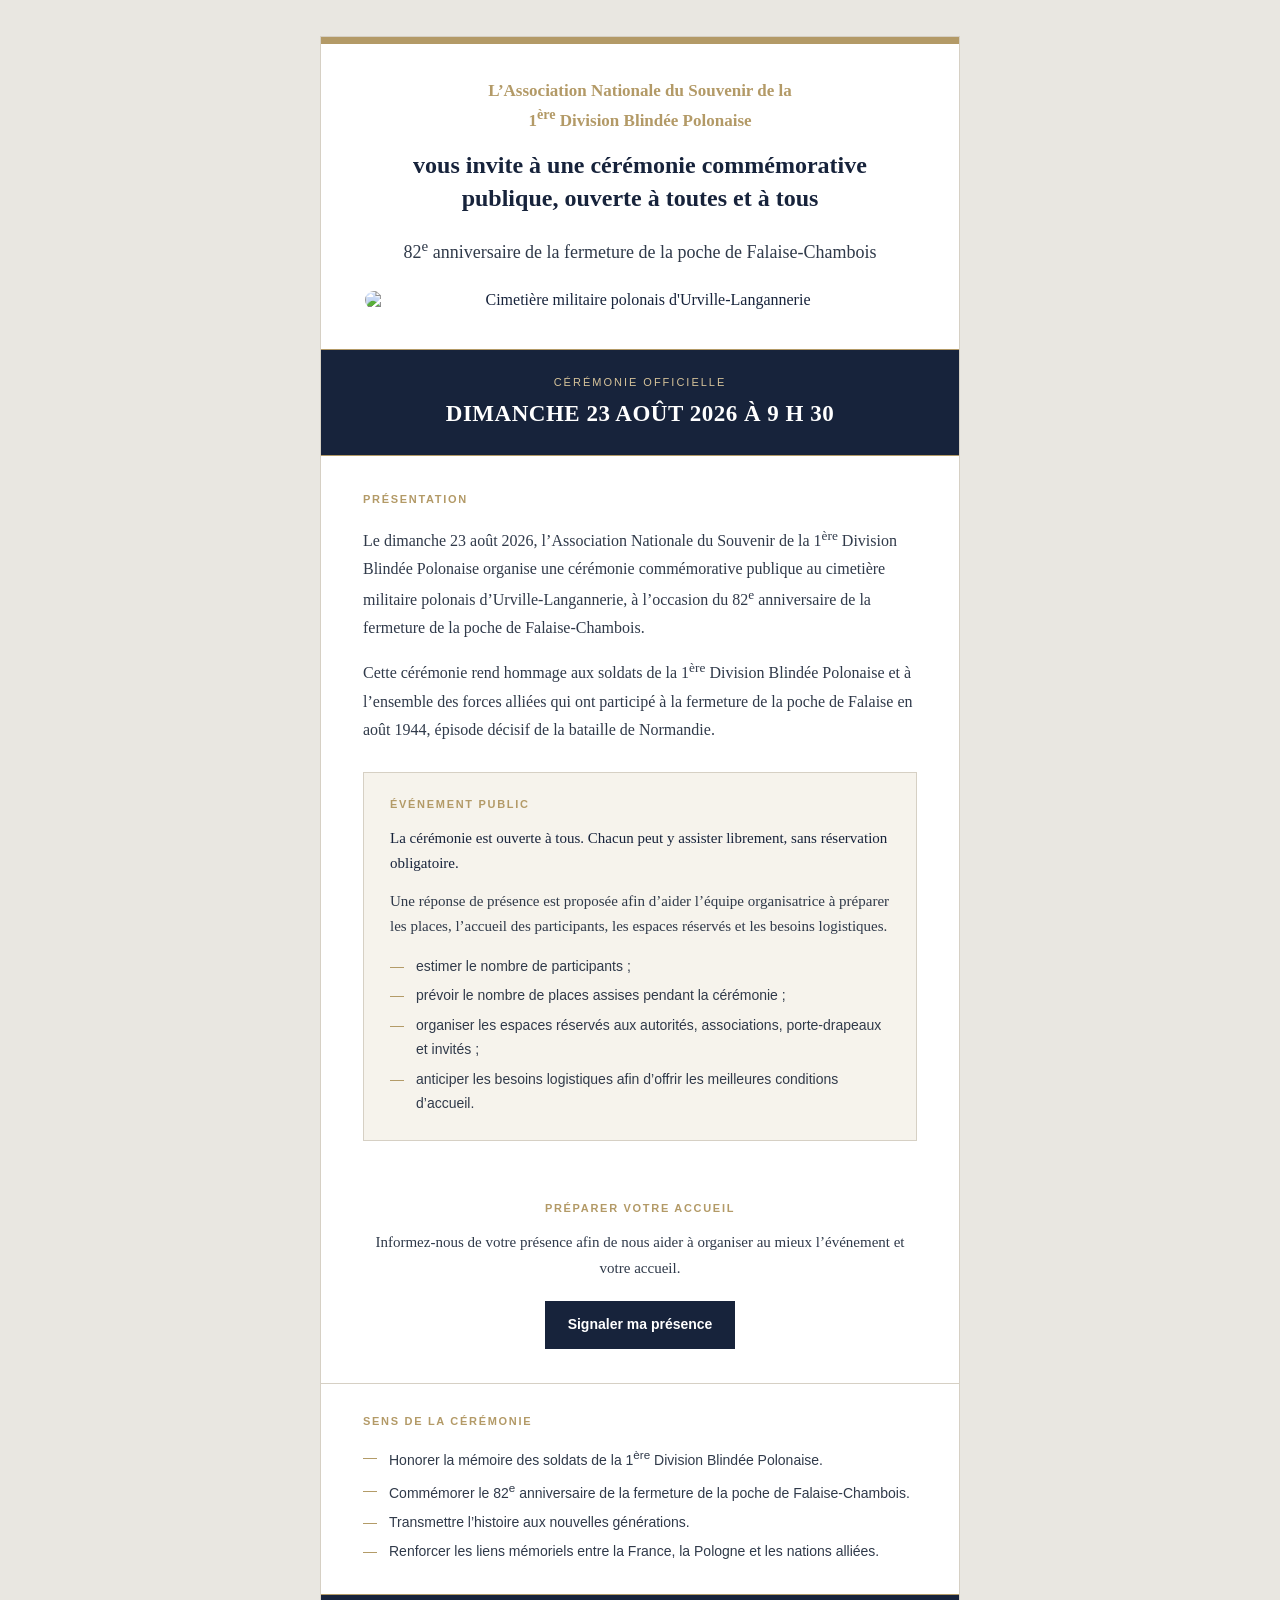
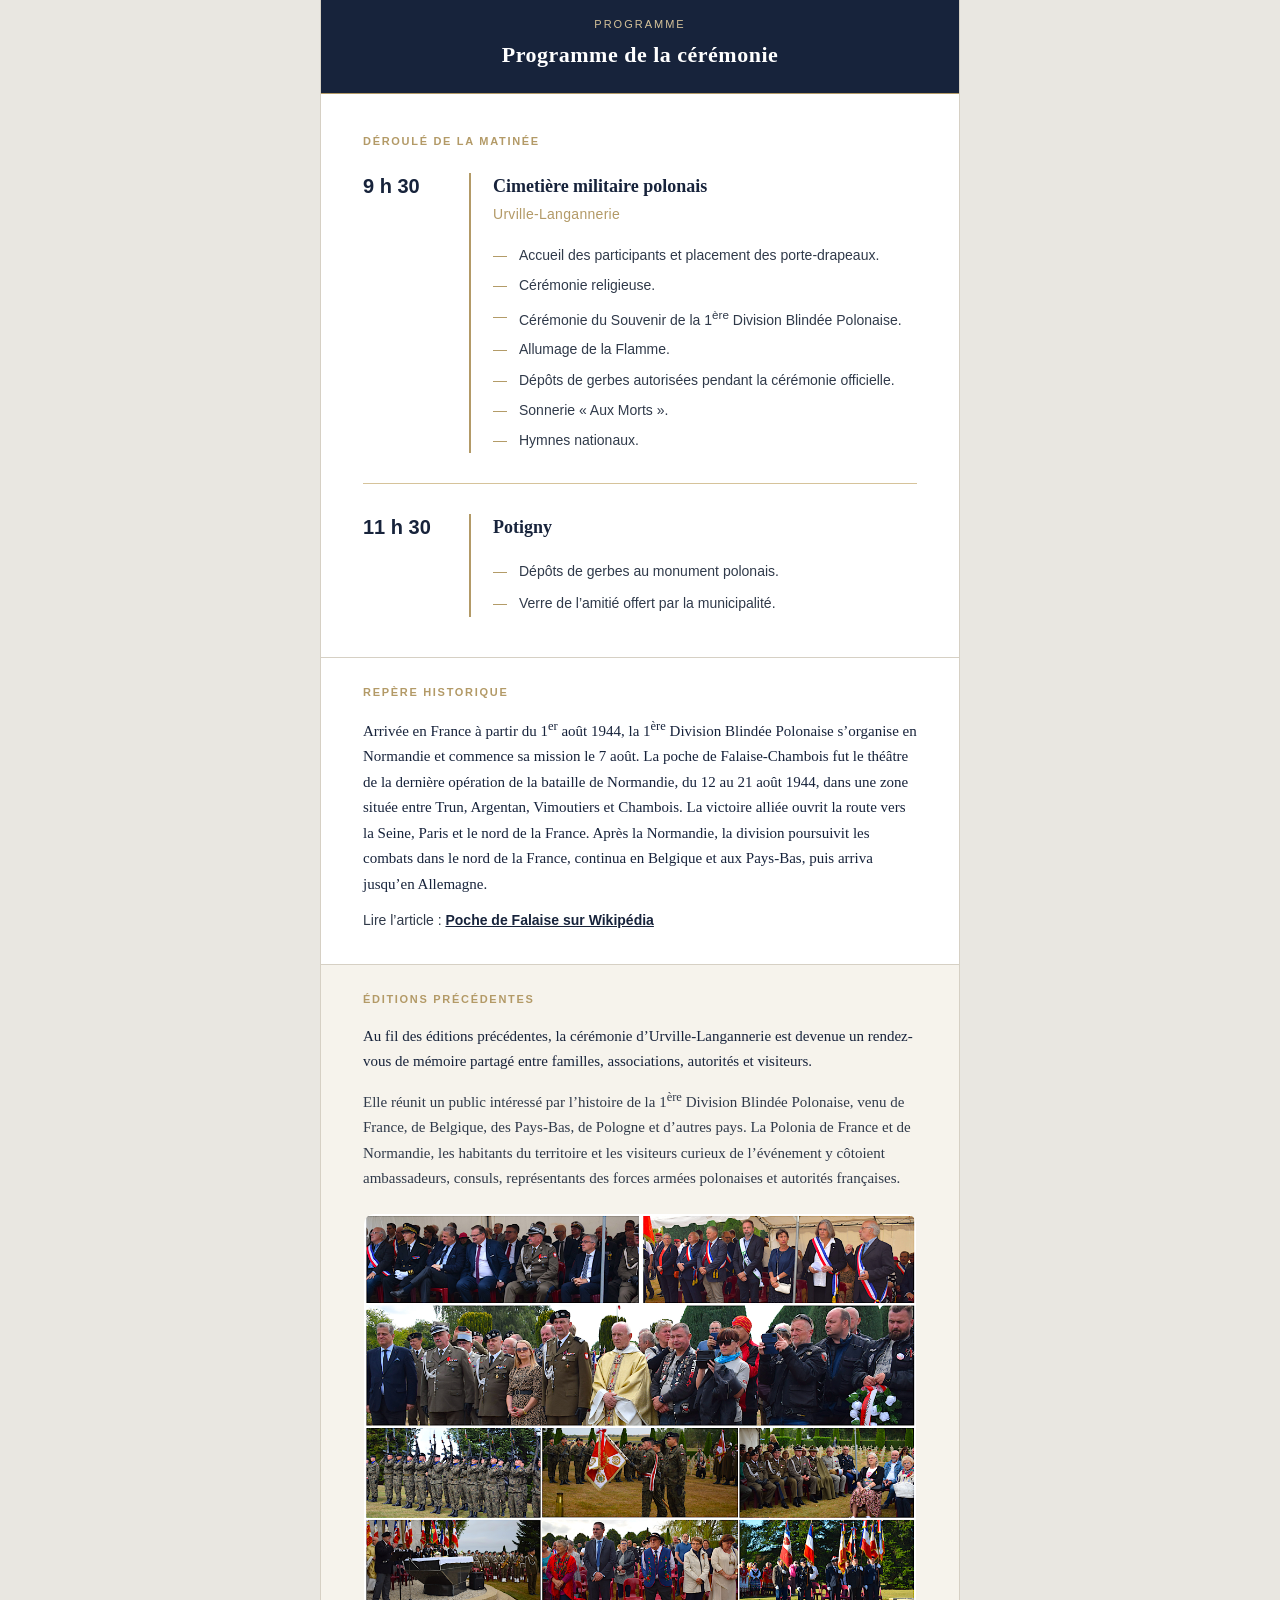
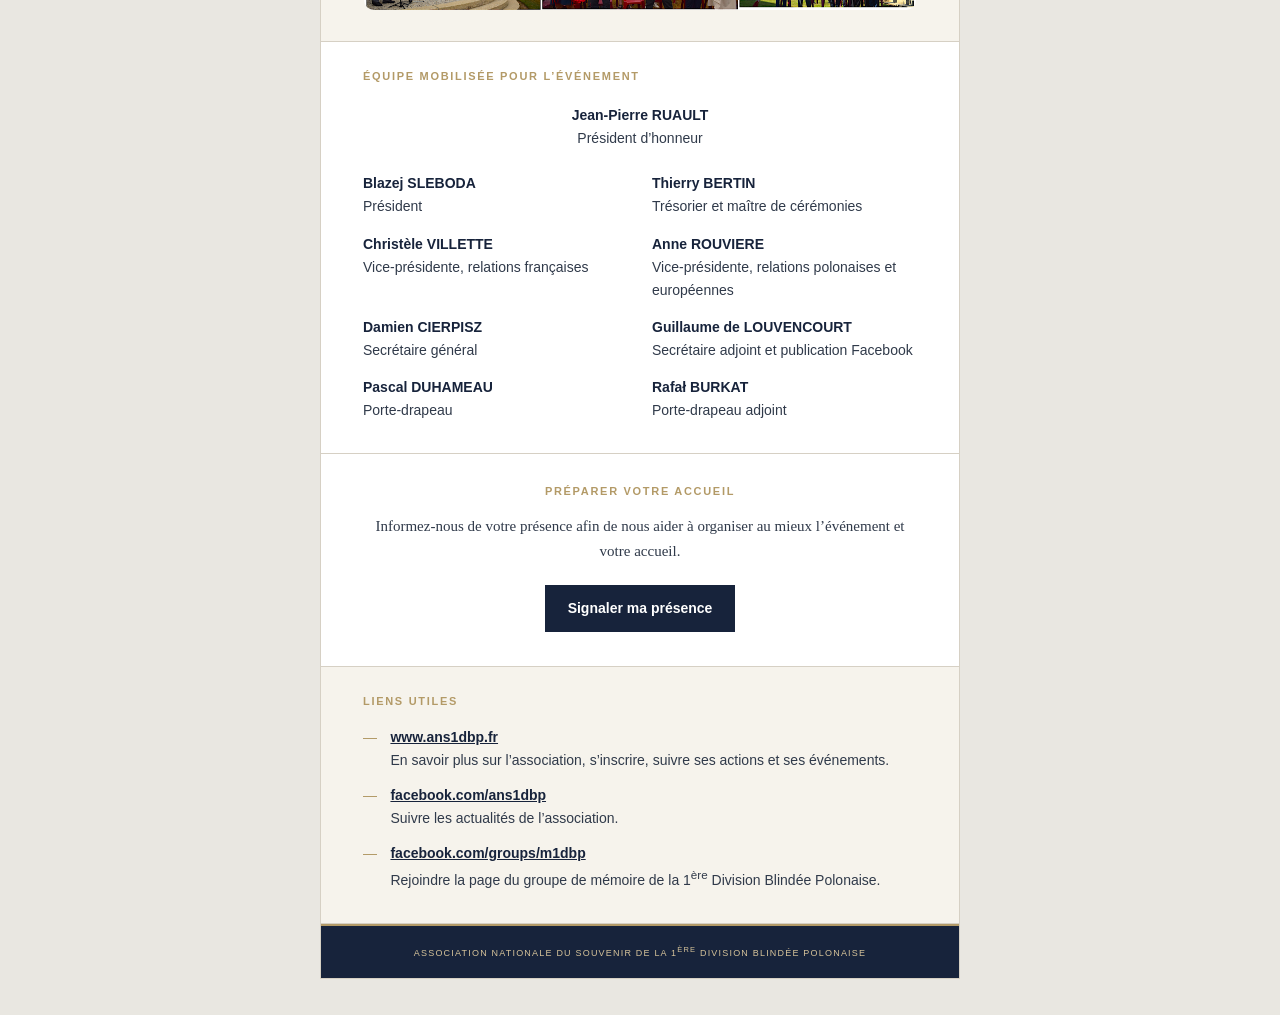
==== commit 39fbb7a1: "Add useful links section to Urville invitation" ====
--- a/2026-invitation-urville.html
+++ b/2026-invitation-urville.html
@@ -864,6 +864,73 @@
           </tr>
 
           <tr>
+            <td style="
+              padding:27px 42px 31px 42px;
+              background-color:#f6f3ec;
+              border-bottom:1px solid #d6d0c4;
+            ">
+
+              <p style="
+                margin:0;
+                font-family:Arial, Helvetica, sans-serif;
+                font-size:11px;
+                line-height:1.4;
+                letter-spacing:1.7px;
+                text-transform:uppercase;
+                font-weight:bold;
+                color:#b39a67;
+              ">
+                Liens utiles
+              </p>
+
+              <table role="presentation"
+                     width="100%"
+                     cellspacing="0"
+                     cellpadding="0"
+                     border="0"
+                     style="
+                       margin-top:16px;
+                       font-family:Arial, Helvetica, sans-serif;
+                       font-size:14px;
+                       line-height:1.65;
+                       color:#303a4a;
+                     ">
+                <tr>
+                  <td valign="top" style="padding:0 12px 12px 0;color:#b39a67;">—</td>
+                  <td style="padding:0 0 12px 0;">
+                    <a href="https://www.ans1dbp.fr"
+                       target="_blank"
+                       rel="noopener"
+                       style="color:#17233b;font-weight:bold;text-decoration:underline;">www.ans1dbp.fr</a><br>
+                    En savoir plus sur l’association, s’inscrire, suivre ses actions et ses événements.
+                  </td>
+                </tr>
+                <tr>
+                  <td valign="top" style="padding:0 12px 12px 0;color:#b39a67;">—</td>
+                  <td style="padding:0 0 12px 0;">
+                    <a href="https://facebook.com/ans1dbp"
+                       target="_blank"
+                       rel="noopener"
+                       style="color:#17233b;font-weight:bold;text-decoration:underline;">facebook.com/ans1dbp</a><br>
+                    Suivre les actualités de l’association.
+                  </td>
+                </tr>
+                <tr>
+                  <td valign="top" style="padding:0 12px 0 0;color:#b39a67;">—</td>
+                  <td>
+                    <a href="https://facebook.com/groups/m1dbp"
+                       target="_blank"
+                       rel="noopener"
+                       style="color:#17233b;font-weight:bold;text-decoration:underline;">facebook.com/groups/m1dbp</a><br>
+                    Rejoindre la page du groupe de mémoire de la 1<sup>ère</sup> Division Blindée Polonaise.
+                  </td>
+                </tr>
+              </table>
+
+            </td>
+          </tr>
+
+          <tr>
             <td align="center" style="
               padding:18px 24px;
               background-color:#17233b;
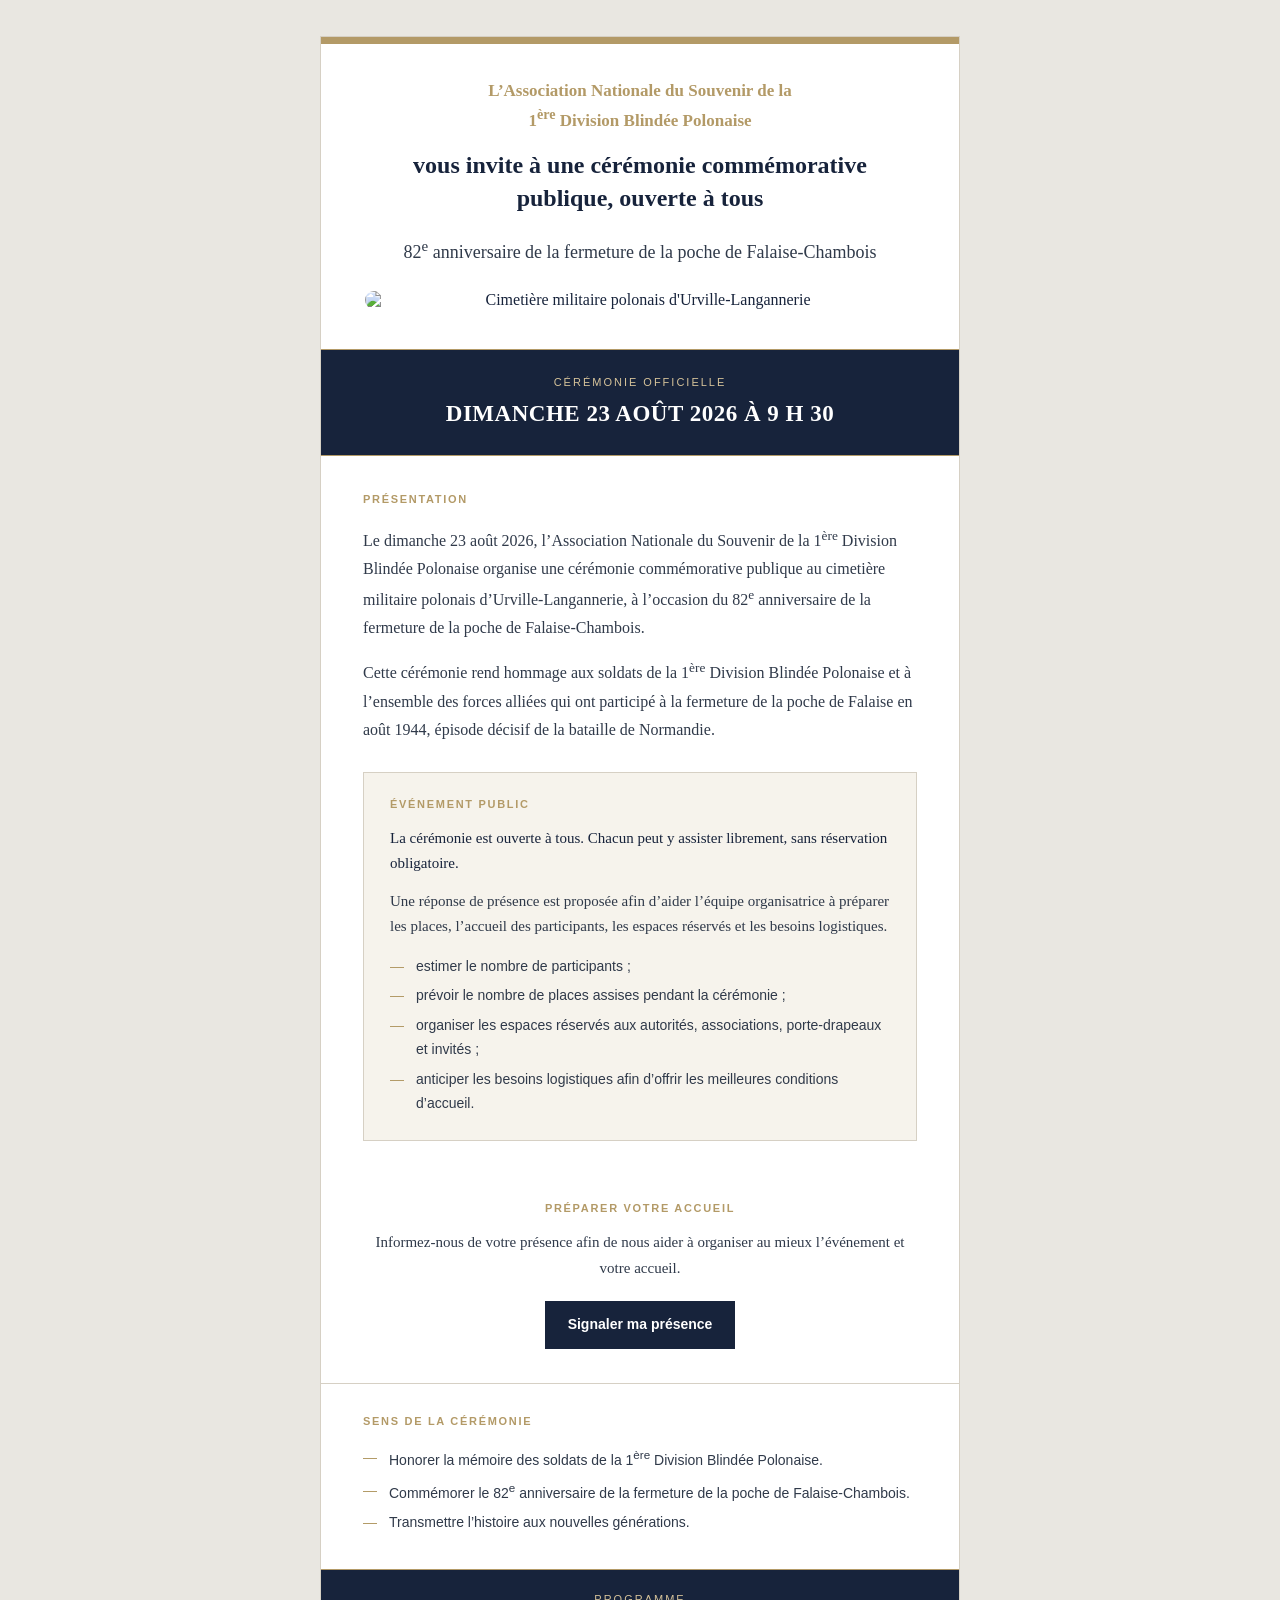
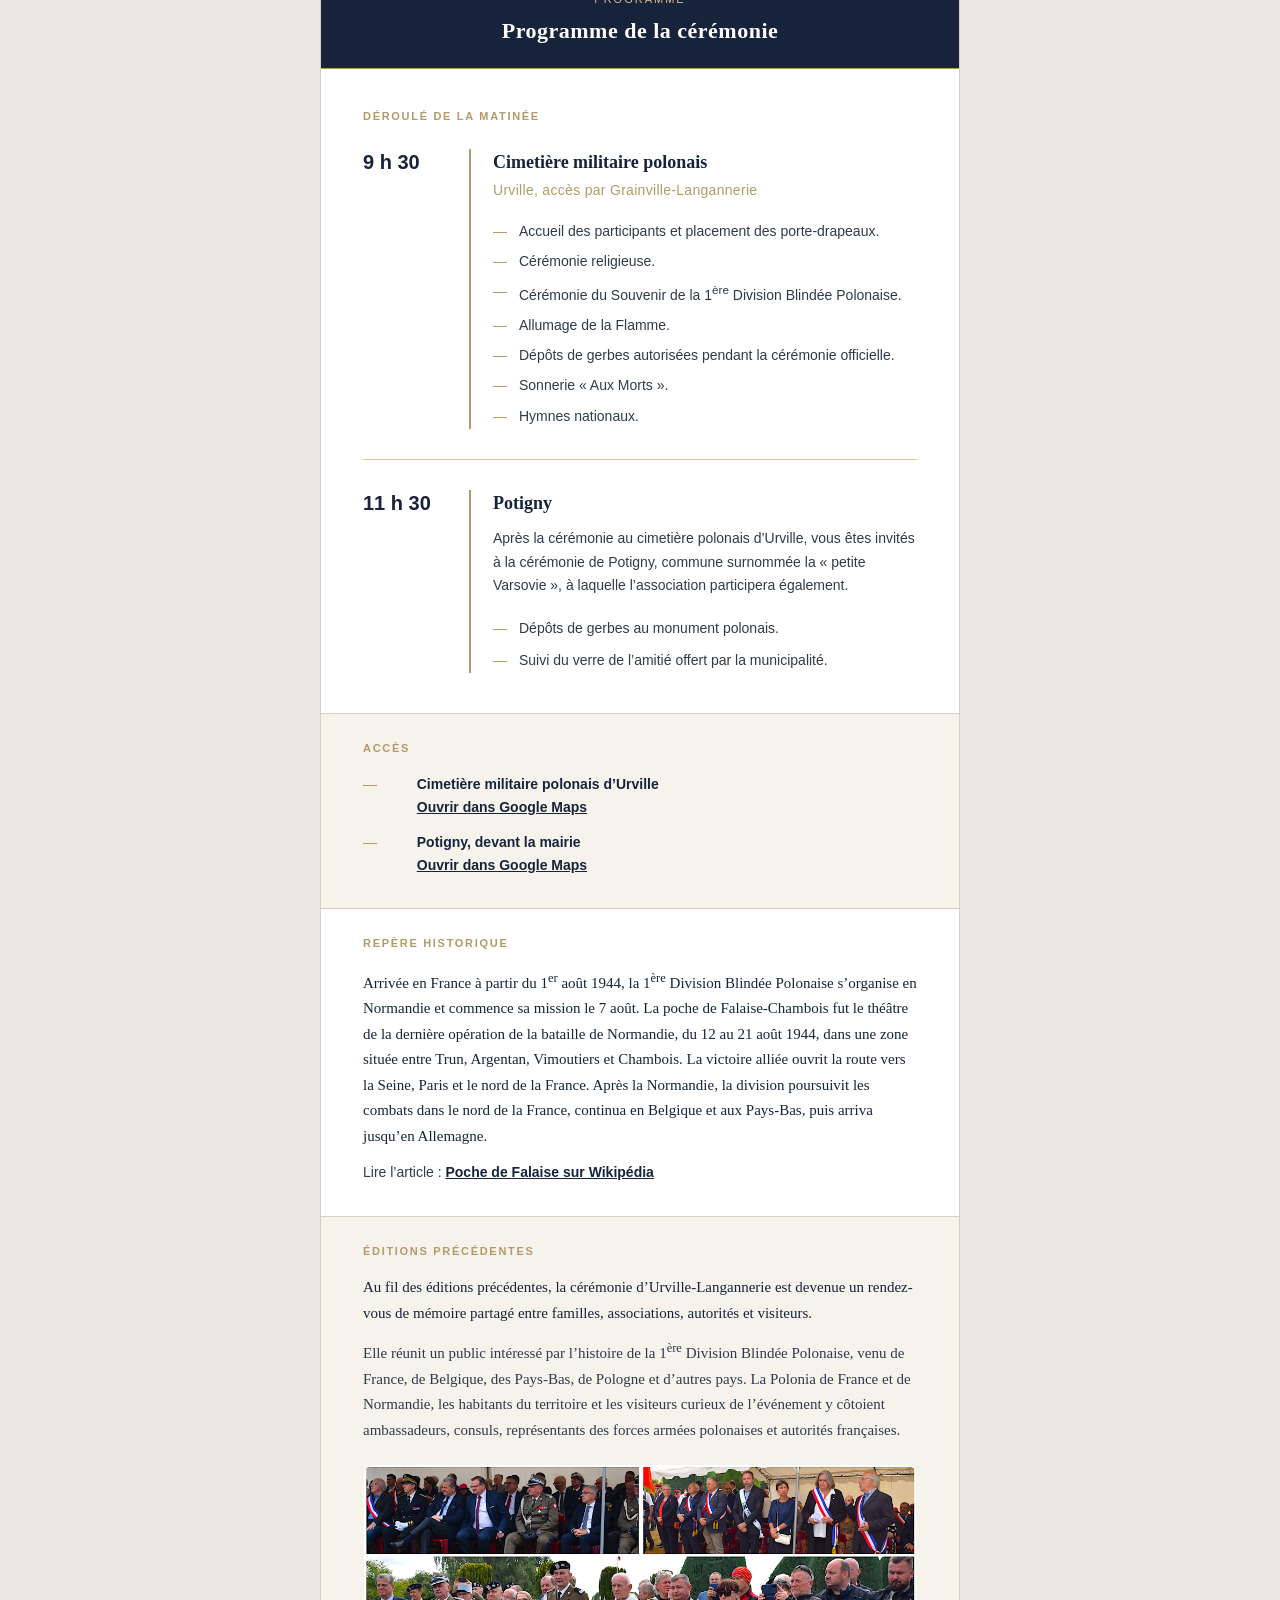
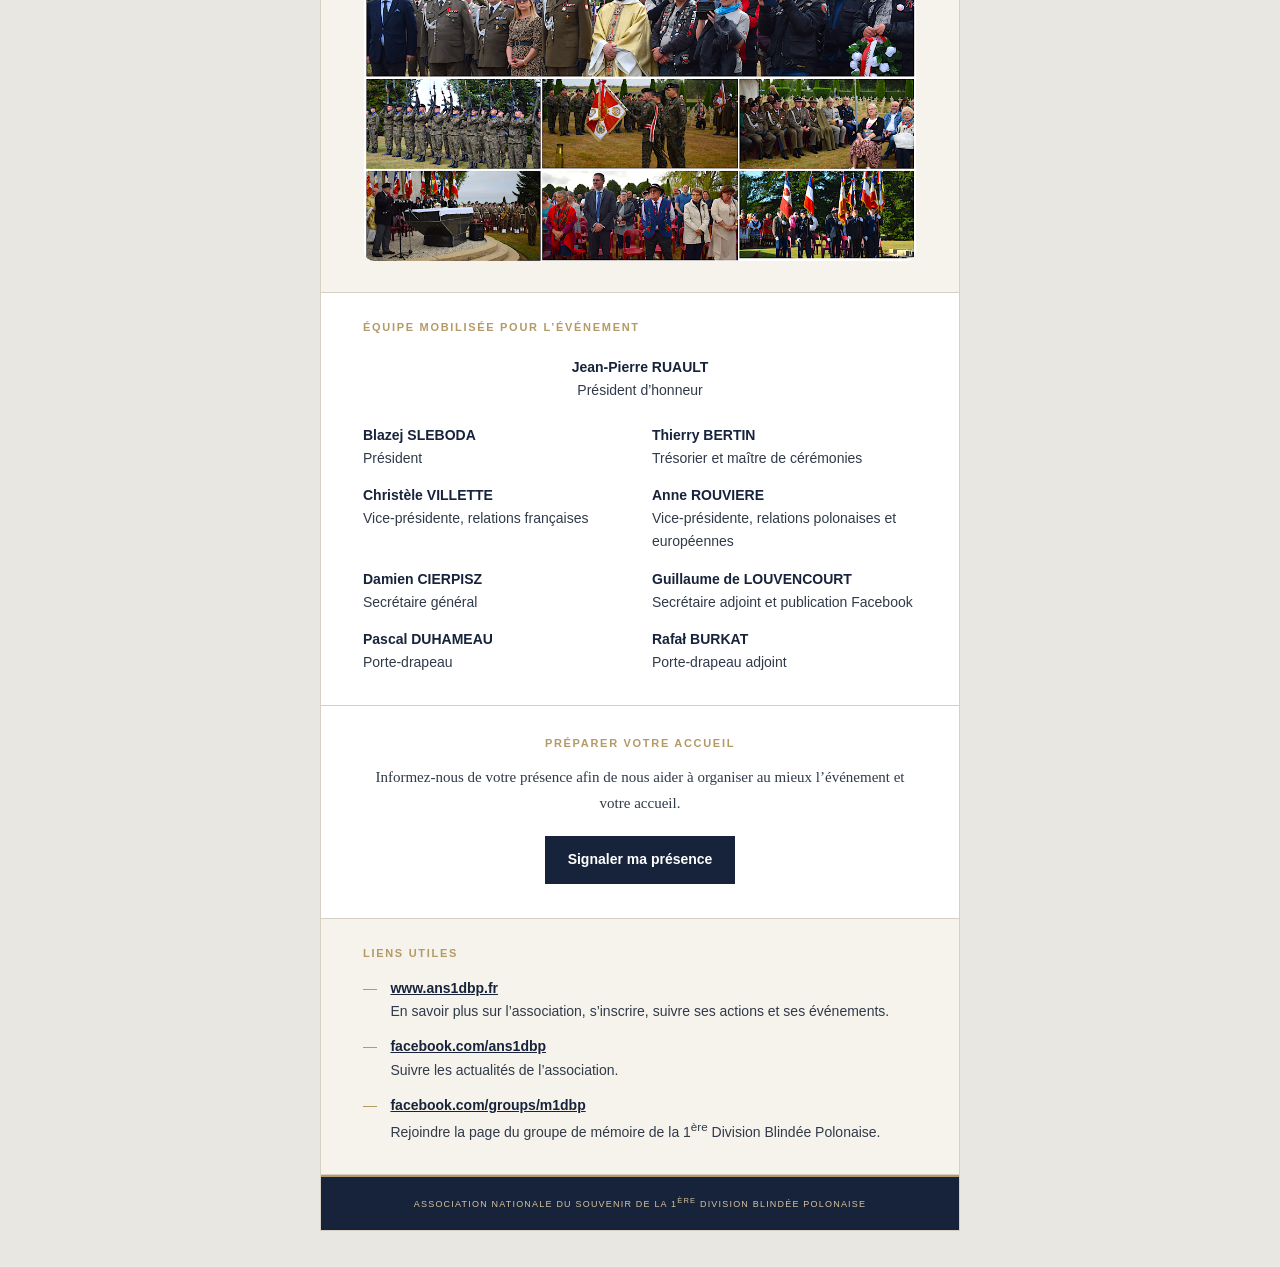
==== commit 366d6285: "Refine Urville invitation details and add access section" ====
--- a/2026-invitation-urville.html
+++ b/2026-invitation-urville.html
@@ -70,7 +70,7 @@
                 line-height:1.4;
                 color:#17233b;
               ">
-                vous invite à une cérémonie commémorative publique, ouverte à toutes et à tous
+                vous invite à une cérémonie commémorative publique, ouverte à tous
               </h1>
 
               <p style="
@@ -353,10 +353,6 @@
                   <td valign="top" style="padding:0 12px 5px 0;color:#b39a67;">—</td>
                   <td style="padding:0 0 5px 0;">Transmettre l’histoire aux nouvelles générations.</td>
                 </tr>
-                <tr>
-                  <td valign="top" style="padding:0 12px 0 0;color:#b39a67;">—</td>
-                  <td>Renforcer les liens mémoriels entre la France, la Pologne et les nations alliées.</td>
-                </tr>
               </table>
 
             </td>
@@ -464,7 +460,7 @@
                       letter-spacing:0.3px;
                       color:#b39a67;
                     ">
-                      Urville-Langannerie
+                      Urville, accès par Grainville-Langannerie
                     </p>
 
                     <table role="presentation"
@@ -577,6 +573,16 @@
                       Potigny
                     </p>
 
+                    <p style="
+                      margin:10px 0 0 0;
+                      font-family:Arial, Helvetica, sans-serif;
+                      font-size:14px;
+                      line-height:1.7;
+                      color:#303a4a;
+                    ">
+                      Après la cérémonie au cimetière polonais d’Urville, vous êtes invités à la cérémonie de Potigny, commune surnommée la « petite Varsovie », à laquelle l’association participera également.
+                    </p>
+
                     <table role="presentation"
                            cellspacing="0"
                            cellpadding="0"
@@ -595,7 +601,7 @@
                       </tr>
                       <tr>
                         <td valign="top" style="padding:0 12px 0 0;color:#b39a67;">—</td>
-                        <td>Verre de l’amitié offert par la municipalité.</td>
+                        <td>Suivi du verre de l’amitié offert par la municipalité.</td>
                       </tr>
 
                     </table>
@@ -603,6 +609,63 @@
                   </td>
                 </tr>
 
+              </table>
+
+            </td>
+          </tr>
+
+          <tr>
+            <td style="
+              padding:27px 42px 31px 42px;
+              background-color:#f6f3ec;
+              border-top:1px solid #d6d0c4;
+            ">
+
+              <p style="
+                margin:0;
+                font-family:Arial, Helvetica, sans-serif;
+                font-size:11px;
+                line-height:1.4;
+                letter-spacing:1.7px;
+                text-transform:uppercase;
+                font-weight:bold;
+                color:#b39a67;
+              ">
+                Accès
+              </p>
+
+              <table role="presentation"
+                     width="100%"
+                     cellspacing="0"
+                     cellpadding="0"
+                     border="0"
+                     style="
+                       margin-top:16px;
+                       font-family:Arial, Helvetica, sans-serif;
+                       font-size:14px;
+                       line-height:1.65;
+                       color:#303a4a;
+                     ">
+                <tr>
+                  <td valign="top" style="padding:0 12px 12px 0;color:#b39a67;">—</td>
+                  <td style="padding:0 0 12px 0;">
+                    <strong style="color:#17233b;">Cimetière militaire polonais d’Urville</strong><br>
+                    <a href="https://maps.app.goo.gl/nLgQNPeptn1THHxT6"
+                       target="_blank"
+                       rel="noopener"
+                       style="color:#17233b;font-weight:bold;text-decoration:underline;">Ouvrir dans Google Maps</a>
+                  </td>
+                </tr>
+                <tr>
+                  <td valign="top" style="padding:0 12px 0 0;color:#b39a67;">—</td>
+                  <td>
+                    <strong style="color:#17233b;">Potigny, devant la mairie</strong><br>
+                    <a href="https://maps.app.goo.gl/74zTEcjitMAbNAAN8"
+                       target="_blank"
+                       rel="noopener"
+                       style="color:#17233b;font-weight:bold;text-decoration:underline;">Ouvrir dans Google Maps</a>
+                  </td>
+                </tr>
               </table>
 
             </td>
